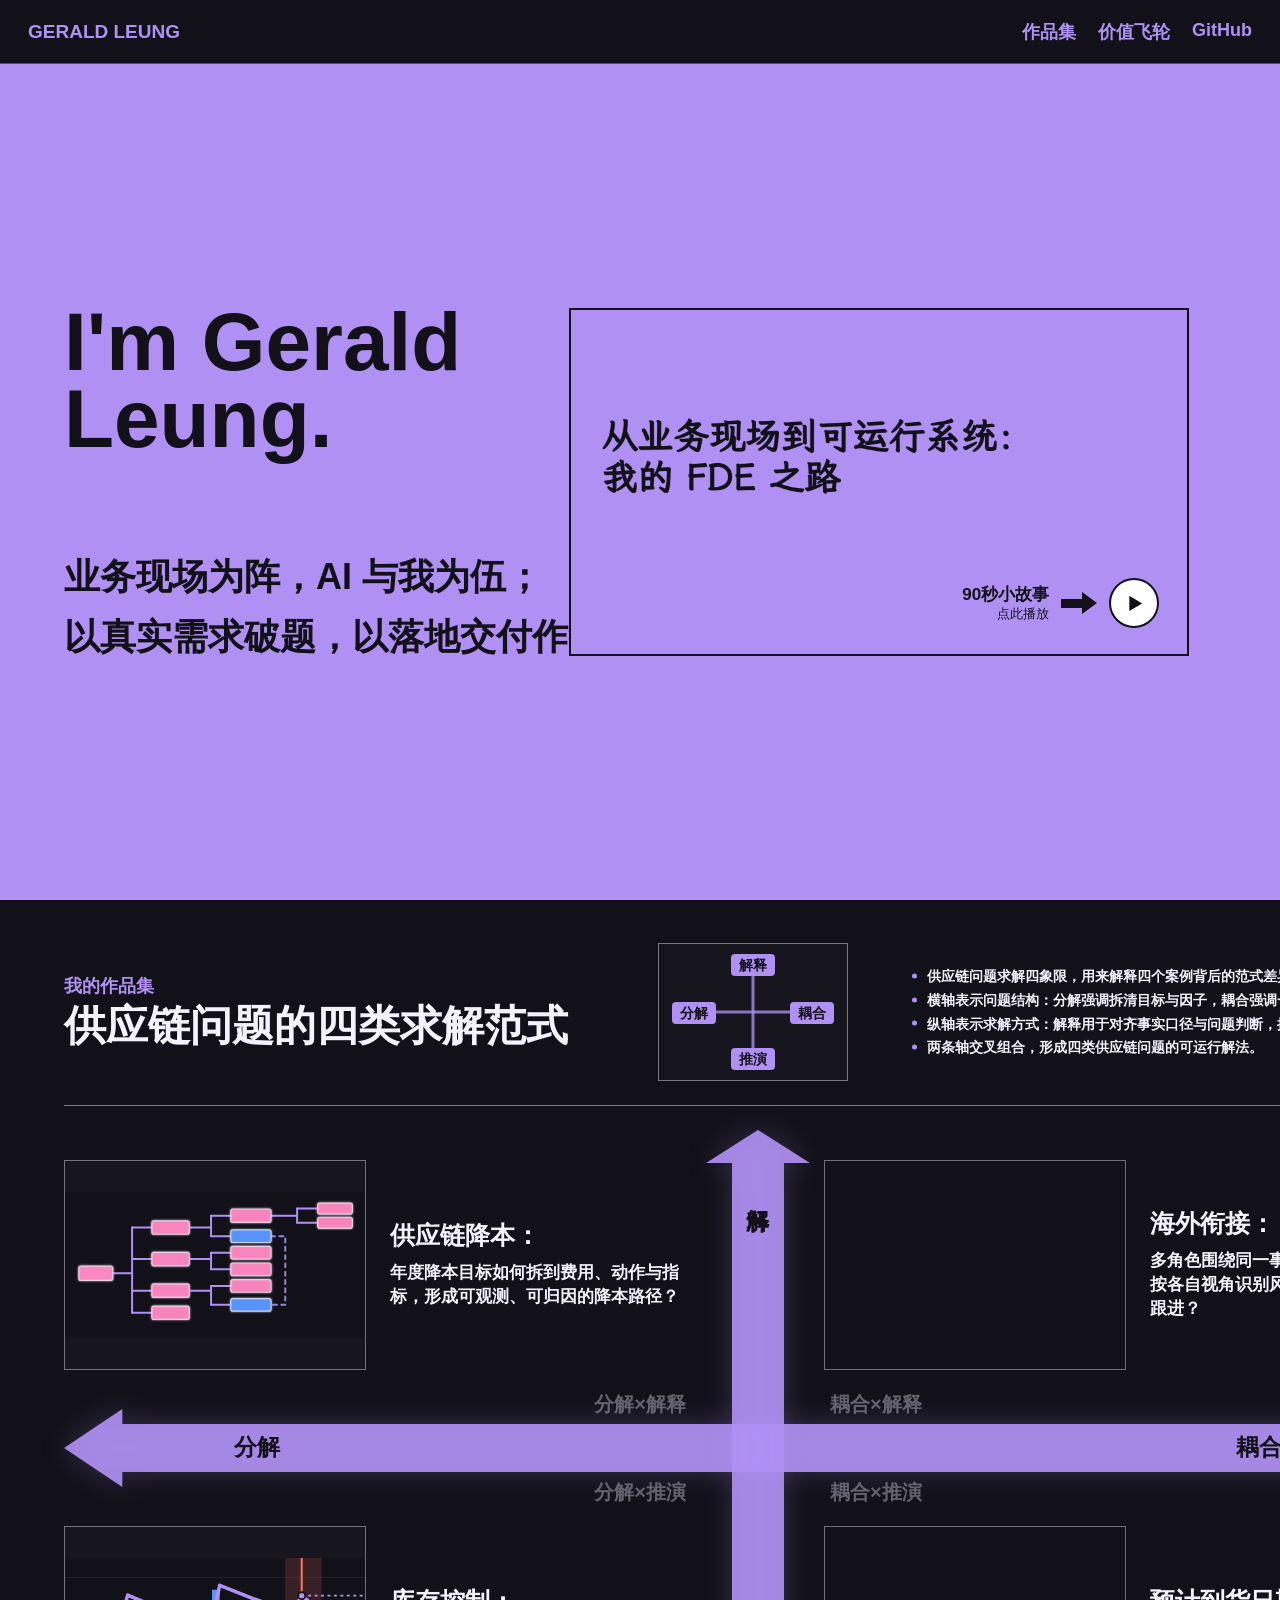
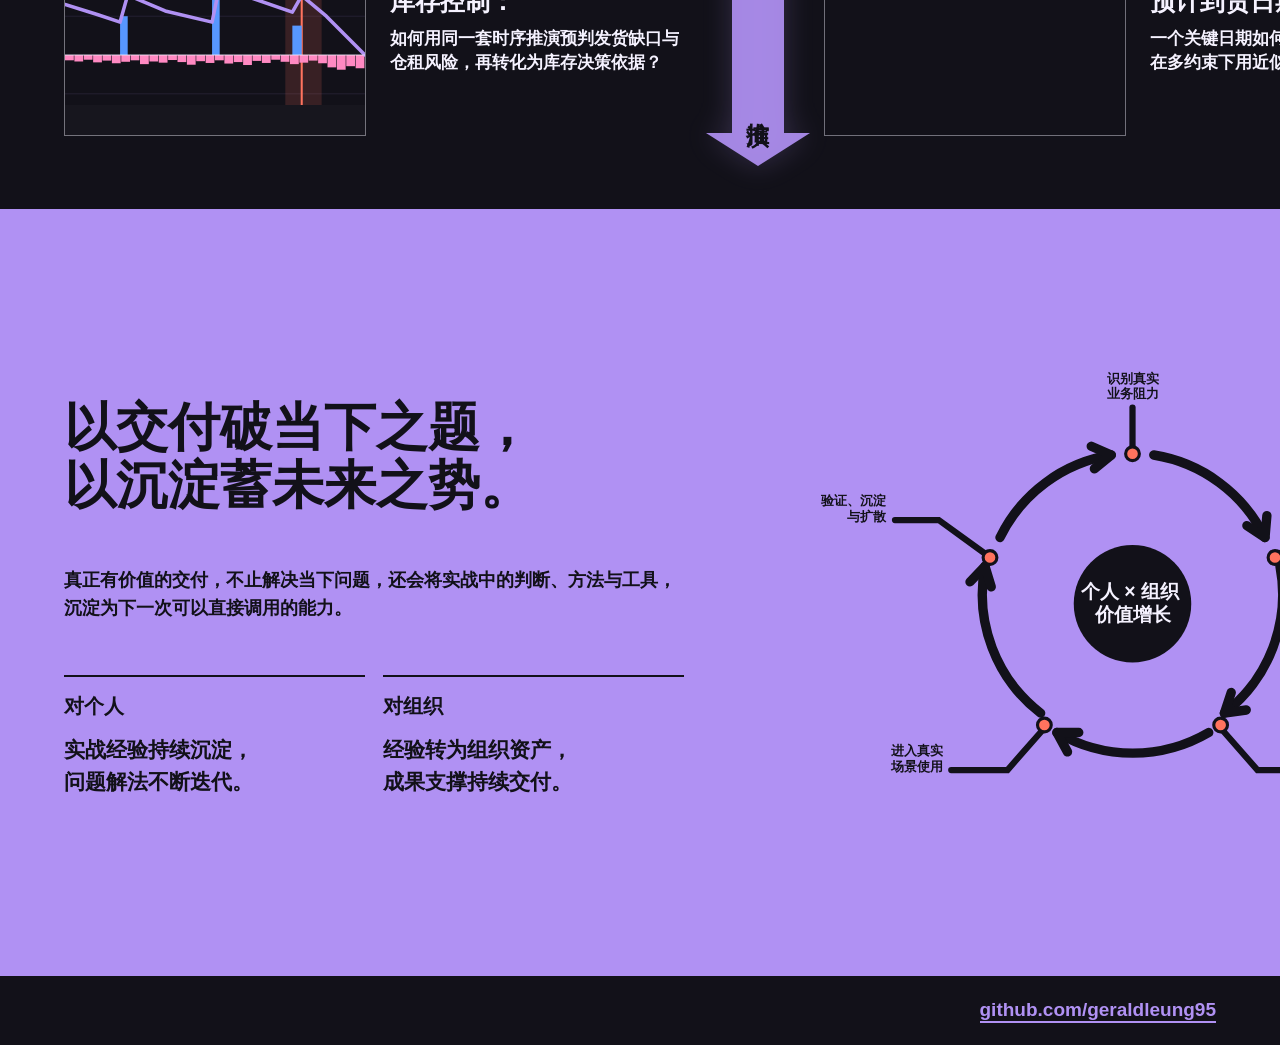
==== index.html @ 70cddaff "Add inventory control case pages" ====
<!doctype html>
<html lang="zh-CN">
  <head>
    <meta charset="utf-8" />
    <meta name="viewport" content="width=device-width, initial-scale=1" />
    <meta
      name="description"
      content="Gerald Leung - AI tools, workflow automation, and FDE practice."
    />
    <meta name="robots" content="noindex, nofollow" />
    <title>Gerald Leung</title>
    <style>
      :root {
        --lavender: rgb(176, 145, 243);
        --ink: #121119;
        --paper: #f5f2ff;
        --lime: #cef26a;
        --coral: #ff735e;
        --muted: #716d7b;
        --line: rgba(18, 17, 25, 0.18);
      }

      @font-face {
        font-family: "LXGW WenKai";
        src: url("assets/fonts/LXGWWenKai-Medium.ttf") format("truetype");
        font-weight: 400;
        font-style: normal;
        font-display: swap;
      }

      * {
        box-sizing: border-box;
      }

      html {
        scroll-behavior: smooth;
      }

      body {
        margin: 0;
        background: var(--paper);
        color: var(--ink);
        font-family: Inter, "Segoe UI", "LXGW WenKai", "Microsoft YaHei", sans-serif;
        font-synthesis: weight;
        font-weight: 800;
      }

      a {
        color: inherit;
        text-decoration: none;
      }

      .site-header {
        position: sticky;
        top: 0;
        z-index: 10;
        display: flex;
        align-items: center;
        justify-content: space-between;
        padding: 18px 28px;
        border-bottom: 1px solid rgba(176, 145, 243, 0.42);
        background: var(--ink);
        color: var(--lavender);
      }

      .wordmark {
        font-size: 19px;
        font-weight: 800;
        letter-spacing: 0;
        white-space: nowrap;
      }

      .site-nav {
        display: flex;
        gap: 22px;
        font-size: 18px;
        font-weight: 700;
      }

      .site-nav a {
        white-space: nowrap;
      }

      .site-nav a:hover {
        color: var(--coral);
      }

      .hero {
        min-height: 790px;
        padding: 8vh 5vw 5vw;
        background: var(--lavender);
      }

      .hero-copy {
        max-width: 980px;
      }

      .eyebrow,
      .project-kicker,
      .section-index {
        margin: 0 0 16px;
        font-size: 12px;
        font-weight: 800;
        letter-spacing: 0.08em;
        text-transform: uppercase;
      }

      h1,
      h2,
      h3,
      p {
        margin: 0;
      }

      h1 {
        max-width: 900px;
        font-size: clamp(52px, 8vw, 124px);
        font-weight: 800;
        letter-spacing: 0;
        line-height: 0.94;
      }

      .hero-role {
        max-width: 590px;
        margin-top: 56px;
        font-size: 21px;
        font-weight: 650;
        line-height: 1.45;
      }

      .hero-role-line {
        display: block;
      }

      .story-video {
        position: relative;
        aspect-ratio: 16 / 9;
        margin-top: 76px;
        border: 2px solid var(--ink);
        overflow: hidden;
        background: var(--lavender);
      }

      .story-video video {
        display: block;
        width: 100%;
        height: 100%;
        object-fit: cover;
        background: var(--lavender);
      }

      .story-video-trigger {
        position: absolute;
        right: 4.6%;
        bottom: 5.8%;
        z-index: 2;
        display: flex;
        align-items: center;
        gap: 12px;
        padding: 6px 0 6px 10px;
        border: 0;
        background: transparent;
        color: var(--ink);
        font-family: "LXGW WenKai", "Microsoft YaHei", sans-serif;
        cursor: pointer;
      }

      .story-video-trigger[hidden] {
        display: none;
      }

      .story-video-copy {
        display: grid;
        gap: 4px;
        text-align: right;
        white-space: nowrap;
      }

      .story-video-title {
        font-size: 17px;
        font-weight: 800;
        line-height: 1;
      }

      .story-video-action {
        font-size: 13px;
        font-weight: 400;
        line-height: 1;
      }

      .story-video-arrow {
        position: relative;
        width: 36px;
        height: 22px;
        animation: story-video-arrow-nudge 1.5s cubic-bezier(0.45, 0, 0.2, 1) infinite;
      }

      .story-video-arrow::before {
        content: "";
        position: absolute;
        top: 7px;
        left: 0;
        width: 21px;
        height: 9px;
        background: var(--ink);
      }

      .story-video-arrow::after {
        content: "";
        position: absolute;
        top: 0;
        right: 0;
        width: 0;
        height: 0;
        border-top: 11px solid transparent;
        border-bottom: 11px solid transparent;
        border-left: 15px solid var(--ink);
      }

      .story-video-circle {
        position: relative;
        width: 50px;
        height: 50px;
        flex: 0 0 50px;
        border: 2px solid var(--ink);
        border-radius: 50%;
        background: #fff;
      }

      .story-video-circle::after {
        content: "";
        position: absolute;
        top: 50%;
        left: 53%;
        width: 29%;
        height: 34%;
        transform: translate(-50%, -50%);
        background: var(--ink);
        clip-path: polygon(0 0, 100% 50%, 0 100%);
      }

      .story-video-trigger:focus-visible {
        outline: 3px solid var(--ink);
        outline-offset: 5px;
      }

      @keyframes story-video-arrow-nudge {
        0%,
        100% {
          transform: translateX(0);
        }

        45%,
        60% {
          transform: translateX(6px);
        }
      }

      @media (prefers-reduced-motion: reduce) {
        .story-video-arrow {
          animation: none;
        }
      }

      .work,
      .flywheel {
        padding: 64px 5vw;
      }

      .work {
        background: var(--ink);
        color: var(--paper);
      }

      .section-heading {
        max-width: 770px;
        margin-bottom: 32px;
      }

      .section-heading h2 {
        font-size: clamp(34px, 5vw, 64px);
        letter-spacing: 0;
        line-height: 1;
      }

      .portfolio-grid {
        display: grid;
        grid-template-columns: repeat(2, minmax(0, 1fr));
        gap: clamp(18px, 2.2vw, 30px);
        align-items: stretch;
      }

      .portfolio-card {
        display: grid;
        grid-template-columns: minmax(190px, 0.92fr) minmax(0, 1.08fr);
        gap: clamp(20px, 2.2vw, 34px);
        align-items: center;
        min-height: 266px;
        padding: 22px 0;
        border-top: 2px solid rgba(245, 242, 255, 0.58);
        border-bottom: 2px solid rgba(245, 242, 255, 0.58);
      }

      .portfolio-card h3 {
        margin-bottom: 14px;
        font-size: clamp(28px, 2.05vw, 39px);
        line-height: 1.05;
      }

      .portfolio-card p {
        max-width: 440px;
        color: var(--paper);
        font-size: 16.5px;
        font-weight: 650;
        line-height: 1.5;
      }

      .portfolio-figure {
        display: grid;
        place-items: center;
        min-height: 190px;
        border: 1px solid rgba(245, 242, 255, 0.42);
        background: rgba(245, 242, 255, 0.02);
      }

      .portfolio-figure.empty {
        background: transparent;
      }

      .portfolio-figure svg {
        display: block;
        width: min(82%, 250px);
        height: auto;
        overflow: visible;
      }

      .portfolio-figure img {
        display: block;
        width: 100%;
        height: 100%;
        max-height: 190px;
        object-fit: contain;
      }

      .portfolio-figure .line {
        fill: none;
        stroke: var(--lavender);
        stroke-width: 8;
        stroke-linecap: round;
        stroke-linejoin: round;
      }

      .portfolio-figure .thin {
        fill: none;
        stroke: rgba(245, 242, 255, 0.52);
        stroke-width: 3;
      }

      .portfolio-figure .block {
        fill: var(--coral);
        stroke: var(--paper);
        stroke-width: 3;
      }

      .portfolio-figure .dot {
        fill: var(--lime);
        stroke: var(--ink);
        stroke-width: 3;
      }

      .portfolio-card-action {
        display: inline-flex;
        align-items: center;
        margin-top: 18px;
        border-bottom: 2px solid var(--lavender);
        color: var(--lavender);
        font-size: 13px;
        font-weight: 800;
      }

      .project-facts {
        display: flex;
        flex-wrap: wrap;
        gap: 8px;
        margin-bottom: 32px;
      }

      .project-facts span {
        padding: 8px 10px;
        border: 1px solid var(--ink);
        font-size: 12px;
        font-weight: 800;
      }

      .project-actions {
        display: flex;
        flex-wrap: wrap;
        gap: 14px;
      }

      .button-link {
        display: inline-flex;
        min-height: 58px;
        align-items: center;
        padding: 0 24px;
        border: 2px solid var(--paper);
        color: var(--ink);
        font-size: 19px;
        font-weight: 800;
      }

      .button-link.primary {
        background: var(--lavender);
      }

      .button-link:hover {
        background: var(--coral);
      }

      .project-preview {
        display: block;
        overflow: hidden;
        border: 1px solid rgba(245, 242, 255, 0.4);
        background: var(--ink);
      }

      .project-preview img {
        display: block;
        width: 100%;
        aspect-ratio: 2.048 / 1;
        object-fit: contain;
        object-position: center;
        transition: transform 220ms ease;
      }

      .project-preview:hover img {
        transform: scale(1.025);
      }

      .project-preview figcaption {
        padding: 12px 14px;
        color: var(--paper);
        font-size: 12px;
        font-weight: 700;
      }

      .flywheel {
        background: var(--lavender);
        color: var(--ink);
      }

      .flywheel-stage {
        display: grid;
        grid-template-columns: minmax(320px, 0.76fr) minmax(0, 1.24fr);
        gap: clamp(48px, 6vw, 110px);
        align-items: center;
      }

      .flywheel-copy {
        display: grid;
        gap: 34px;
        max-width: 470px;
      }

      .flywheel-note {
        max-width: 470px;
        color: var(--ink);
        font-size: 19px;
        line-height: 1.55;
      }

      .flywheel-graphic {
        display: block;
        width: min(100%, 760px);
        margin: -52px auto;
        overflow: visible;
      }

      .flywheel-graphic .arc {
        fill: none;
        stroke: var(--ink);
        stroke-width: 15;
        stroke-linecap: round;
      }

      .flywheel-graphic .leader {
        fill: none;
        stroke: var(--ink);
        stroke-width: 10;
        stroke-linecap: round;
      }

      .flywheel-graphic .arrow {
        fill: none;
        stroke: var(--ink);
        stroke-width: 15;
        stroke-linecap: round;
        stroke-linejoin: round;
      }

      .flywheel-graphic .node {
        fill: var(--coral);
        stroke: var(--ink);
        stroke-width: 5;
      }

      .flywheel-graphic .label,
      .flywheel-graphic .center-text {
        font-family: "LXGW WenKai", "Microsoft YaHei", sans-serif;
        font-synthesis: weight;
        font-weight: 800;
      }

      .flywheel-graphic .label {
        fill: var(--ink);
        font-size: 20px;
      }

      .flywheel-graphic .center-text {
        fill: var(--paper);
        font-size: 31px;
      }

      .flywheel-outcomes {
        display: grid;
        grid-template-columns: 1fr 1fr;
        gap: 18px;
        margin: 0;
      }

      .outcome {
        padding: 16px 0 0;
        border-top: 2px solid var(--ink);
      }

      .outcome h3 {
        margin-bottom: 8px;
        color: var(--ink);
        font-size: 20px;
      }

      .outcome p {
        color: var(--ink);
        font-size: 21px;
        line-height: 1.5;
      }

      .site-footer {
        display: flex;
        align-items: center;
        justify-content: flex-end;
        gap: 24px;
        padding: 24px 5vw;
        background: var(--ink);
        color: var(--lavender);
        font-size: 19px;
        font-weight: 800;
      }

      .site-footer a {
        border-bottom: 2px solid var(--lavender);
      }

      @media (max-width: 780px) {
        .site-header,
        .site-footer {
          padding-right: 20px;
          padding-left: 20px;
        }

        .site-nav {
          gap: 10px;
          font-size: 13px;
        }

        #work,
        #flywheel {
          scroll-margin-top: 64px;
        }

        .hero,
        .work,
        .flywheel {
          padding: 72px 20px;
        }

        .hero {
          min-height: 660px;
        }

        .hero-role {
          display: grid;
          gap: 8px;
          margin-top: 72px;
        }

        .story-video {
          margin-top: 52px;
        }

        .story-video-trigger {
          right: 2.2%;
          bottom: 3.6%;
          gap: 7px;
          padding-left: 4px;
        }

        .story-video-copy {
          gap: 3px;
        }

        .story-video-title {
          font-size: 12px;
        }

        .story-video-action {
          font-size: 10px;
        }

        .story-video-arrow {
          width: 30px;
          height: 18px;
        }

        .story-video-arrow::before {
          top: 5px;
          width: 18px;
          height: 8px;
        }

        .story-video-arrow::after {
          border-top-width: 9px;
          border-bottom-width: 9px;
          border-left-width: 12px;
        }

        .story-video-circle {
          width: 44px;
          height: 44px;
          flex-basis: 44px;
        }

        .portfolio-grid,
        .flywheel-stage {
          grid-template-columns: 1fr;
        }

        .portfolio-card {
          grid-template-columns: 1fr;
          gap: 20px;
          min-height: 0;
          padding: 28px 0;
        }

        .portfolio-figure {
          min-height: 164px;
          order: -1;
        }

        .flywheel-copy {
          gap: 42px;
          max-width: none;
        }

        .outcome h3 {
          margin-bottom: 12px;
        }

        .flywheel-graphic {
          margin: 0 auto;
          width: min(100%, 640px);
        }

        .flywheel-outcomes {
          grid-template-columns: 1fr;
        }
      }

      @media (min-width: 781px) {
        :root { --page-header: 64px; --page-footer: 69px; }

        .site-header {
          min-height: var(--page-header);
          padding: 16px 28px;
        }

        #work,
        #flywheel { scroll-margin-top: var(--page-header); }

        .hero,
        .work {
          min-height: calc(100vh - var(--page-header));
          padding: 6vh 5vw;
        }

        .hero {
          display: grid;
          grid-template-columns: minmax(0, 0.94fr) minmax(620px, 1.06fr);
          align-items: center;
          gap: clamp(56px, 7vw, 132px);
        }

        .hero-copy { max-width: 720px; }

        h1 {
          max-width: 720px;
          font-size: clamp(72px, 6.4vw, 112px);
        }

        .hero-role {
          max-width: 610px;
          margin-top: 56px;
        }

        .story-video {
          width: 100%;
          min-height: 0;
          aspect-ratio: 16 / 9;
          margin-top: 0;
        }

        .work {
          display: grid;
          grid-template-rows: auto 1fr;
          align-content: center;
          gap: 42px;
        }

        .work .section-heading {
          max-width: none;
          margin: 0;
        }

        .work .section-heading h2 {
          font-size: clamp(42px, 3.6vw, 68px);
          line-height: 1.05;
          white-space: nowrap;
        }

        .portfolio-grid {
          grid-template-columns: repeat(2, minmax(0, 1fr));
          gap: clamp(18px, 2vw, 30px);
          align-items: stretch;
        }

        .portfolio-card {
          display: grid;
          align-content: stretch;
        }

        .flywheel {
          min-height: calc(100vh - var(--page-header) - var(--page-footer));
          padding: 5vh 5vw 4vh;
        }

        .flywheel .section-heading {
          max-width: 840px;
          margin-bottom: 18px;
        }

        .flywheel .section-heading h2 {
          font-size: clamp(46px, 4.1vw, 72px);
          line-height: 1.02;
        }

        .flywheel-stage {
          grid-template-columns: minmax(330px, 0.72fr) minmax(600px, 1.28fr);
          gap: clamp(36px, 5vw, 94px);
          min-height: calc(100vh - var(--page-header) - var(--page-footer) - 9vh);
        }

        .flywheel-copy { gap: 52px; }
        .flywheel-note { font-size: 18px; }

        .flywheel-copy .section-heading {
          margin-bottom: 0;
        }

        .flywheel-copy .section-heading h2 {
          line-height: 1.12;
        }

        .outcome h3 {
          margin-bottom: 14px;
        }

        .flywheel-graphic {
          width: min(100%, 700px);
          margin: 0 auto;
        }

        .site-footer {
          min-height: var(--page-footer);
          padding: 18px 5vw;
        }
      }

      @media (min-width: 1280px) {
        .hero-role {
          display: grid;
          gap: 12px;
          max-width: 660px;
          margin-top: 96px;
          font-size: 36px;
          line-height: 1.34;
          white-space: nowrap;
        }

        .flywheel-stage {
          grid-template-columns: minmax(620px, 0.82fr) minmax(600px, 1.18fr);
        }

        .flywheel-copy,
        .flywheel-note {
          max-width: 660px;
        }

        .flywheel-graphic {
          transform: translateX(72px);
        }
      }

      .work-intro {
        display: grid;
        gap: 28px;
        align-items: center;
      }

      .section-heading .kicker {
        display: block;
        margin-bottom: 12px;
        color: var(--lavender);
        font-size: 20px;
        line-height: 1;
      }

      .framework-panel {
        display: grid;
        gap: 20px;
        align-items: center;
      }

      .mini-matrix {
        position: relative;
        width: 190px;
        height: 138px;
        border: 1px solid rgba(245, 242, 255, 0.44);
        background: rgba(245, 242, 255, 0.018);
      }

      .mini-matrix::before,
      .mini-matrix::after {
        content: "";
        position: absolute;
        background: rgba(176, 145, 243, 0.76);
      }

      .mini-matrix::before {
        left: 50%;
        top: 14px;
        bottom: 14px;
        width: 3px;
        transform: translateX(-50%);
      }

      .mini-matrix::after {
        left: 14px;
        right: 14px;
        top: 50%;
        height: 3px;
        transform: translateY(-50%);
      }

      .axis-chip {
        position: absolute;
        z-index: 1;
        display: grid;
        place-items: center;
        min-width: 42px;
        height: 22px;
        padding: 0 8px;
        border-radius: 4px;
        background: var(--lavender);
        color: var(--ink);
        font-size: 14px;
        line-height: 1;
      }

      .axis-chip.left { left: 13px; top: 58px; }
      .axis-chip.right { right: 13px; top: 58px; }
      .axis-chip.top { left: 50%; top: 10px; transform: translateX(-50%); }
      .axis-chip.bottom { left: 50%; bottom: 10px; transform: translateX(-50%); }

      .framework-notes {
        display: grid;
        gap: 9px;
        margin: 0;
        padding: 0;
        list-style: none;
        color: var(--paper);
        font-size: 17px;
        line-height: 1.48;
      }

      .framework-notes li {
        position: relative;
        padding-left: 18px;
      }

      .framework-notes li::before {
        content: "";
        position: absolute;
        left: 0;
        top: 0.62em;
        width: 7px;
        height: 7px;
        border-radius: 50%;
        background: var(--lavender);
        transform: translateY(-50%);
      }

      .portfolio-axis-stage {
        position: relative;
      }

      .portfolio-figure {
        overflow: hidden;
        transition:
          border-color 180ms ease,
          background 180ms ease;
      }

      .portfolio-figure img {
        transition:
          filter 180ms ease,
          transform 180ms ease;
      }

      a.portfolio-figure:hover,
      a.portfolio-figure:focus-visible {
        border-color: rgba(176, 145, 243, 0.92);
        background: rgba(176, 145, 243, 0.08);
        outline: none;
      }

      a.portfolio-figure:hover img,
      a.portfolio-figure:focus-visible img {
        filter: brightness(1.12);
        transform: scale(1.015);
      }

      .portfolio-figure.empty {
        pointer-events: none;
      }

      .axis-horizontal,
      .axis-vertical,
      .quadrant-tag {
        display: none;
      }

      @media (max-width: 780px) {
        .work-intro {
          grid-template-columns: 1fr;
        }

        .framework-panel {
          grid-template-columns: 1fr;
        }

        .mini-matrix {
          width: min(100%, 260px);
        }

        .framework-notes {
          font-size: 14px;
          line-height: 1.45;
        }

        .work .section-heading h2 {
          white-space: normal;
        }

        .portfolio-axis-stage {
          display: block;
        }

        .portfolio-grid {
          display: grid;
          grid-template-columns: 1fr;
          gap: 18px;
        }
      }

      @media (min-width: 781px) {
        .work {
          gap: 22px;
        }

        .work-intro {
          grid-template-columns: minmax(560px, 0.42fr) minmax(900px, 0.58fr);
          gap: 34px;
        }

        .work .section-heading h2 {
          font-size: clamp(46px, 3vw, 58px);
          line-height: 1.04;
          white-space: nowrap;
        }

        .framework-panel {
          grid-template-columns: 216px minmax(0, 1fr);
          gap: 64px;
          min-height: 138px;
        }

        .mini-matrix {
          justify-self: end;
        }

        .framework-notes li {
          white-space: nowrap;
        }

        .portfolio-axis-stage {
          display: grid;
          grid-template-columns: minmax(0, 1fr) 132px minmax(0, 1fr);
          grid-template-rows: minmax(0, 1fr) 96px minmax(0, 1fr);
          min-height: 0;
        }

        .portfolio-grid {
          display: contents;
        }

        .portfolio-card {
          grid-template-columns: minmax(260px, 1fr) minmax(0, 1fr);
          gap: clamp(18px, 1.8vw, 30px);
          min-height: 270px;
          padding: 15px 0;
          border-top: 0;
          border-bottom: 0;
          background: var(--ink);
        }

        .portfolio-card:nth-child(1) { grid-column: 1; grid-row: 1; }
        .portfolio-card:nth-child(2) { grid-column: 3; grid-row: 1; }
        .portfolio-card:nth-child(3) { grid-column: 1; grid-row: 3; }
        .portfolio-card:nth-child(4) { grid-column: 3; grid-row: 3; }

        .portfolio-figure {
          min-height: 210px;
        }

        .portfolio-figure img {
          max-height: 226px;
        }

        .portfolio-figure .supply-cost-art {
          width: 100%;
          max-width: none;
        }

        .portfolio-card h3 {
          margin-bottom: 12px;
          font-size: clamp(25px, 1.7vw, 33px);
          line-height: 1.08;
        }

        .portfolio-card p {
          max-width: 450px;
          font-size: 17px;
          line-height: 1.42;
        }

        .axis-horizontal,
        .axis-vertical {
          position: relative;
          z-index: 2;
          display: block;
          color: rgba(176, 145, 243, 0.92);
          pointer-events: none;
        }

        .axis-horizontal {
          grid-column: 1 / 4;
          grid-row: 2;
          align-self: center;
          height: 96px;
        }

        .axis-vertical {
          grid-column: 2;
          grid-row: 1 / 4;
          justify-self: center;
          width: 132px;
        }

        .axis-horizontal svg,
        .axis-vertical svg {
          position: absolute;
          inset: 0;
          display: block;
          width: 100%;
          height: 100%;
          filter: drop-shadow(0 0 14px rgba(176, 145, 243, 0.24));
        }

        .axis-shape {
          fill: currentColor;
        }

        .axis-label {
          position: absolute;
          z-index: 3;
          display: grid;
          place-items: center;
          color: var(--ink);
          font-size: 23px;
          line-height: 1;
          letter-spacing: 0;
          white-space: nowrap;
        }

        .axis-label.x-left {
          left: calc(14% - 24px);
          top: 36px;
        }

        .axis-label.x-right {
          right: calc(14% - 24px);
          top: 36px;
        }

        .axis-label.y-top {
          top: calc(14% - 28px);
          left: 54px;
          writing-mode: vertical-rl;
        }

        .axis-label.y-bottom {
          bottom: calc(14% - 28px);
          left: 54px;
          writing-mode: vertical-rl;
        }

        .quadrant-tag {
          position: absolute;
          z-index: 1;
          display: block;
          color: rgba(245, 242, 255, 0.36);
          font-size: 20px;
          line-height: 1;
          letter-spacing: 0;
          white-space: nowrap;
          pointer-events: none;
        }

        .quadrant-tag.tl {
          right: calc(50% + 72px);
          top: calc(50% - 54px);
        }

        .quadrant-tag.tr {
          left: calc(50% + 72px);
          top: calc(50% - 54px);
        }

        .quadrant-tag.bl {
          right: calc(50% + 72px);
          bottom: calc(50% - 54px);
        }

        .quadrant-tag.br {
          left: calc(50% + 72px);
          bottom: calc(50% - 54px);
        }
      }

      .work-divider {
        display: block;
        height: 1px;
        background: rgba(176, 145, 243, 0.72);
      }

      @media (min-width: 781px) {
        .work {
          grid-template-rows: auto auto minmax(0, 1fr);
          gap: 24px;
          padding-top: 4.8vh;
          padding-bottom: 4.8vh;
        }

        .work-intro {
          grid-template-columns: minmax(540px, 0.44fr) minmax(820px, 0.56fr);
          gap: 28px;
          align-items: center;
        }

        .work .section-heading h2 {
          font-size: clamp(42px, 2.8vw, 54px);
        }

        .section-heading .kicker {
          margin-bottom: 9px;
          font-size: 18px;
        }

        .framework-panel {
          grid-template-columns: 216px minmax(0, 1fr);
          gap: 64px;
          min-height: 138px;
        }

        .mini-matrix {
          width: 190px;
          height: 138px;
        }

        .mini-matrix::before {
          top: 14px;
          bottom: 14px;
          width: 3px;
        }

        .mini-matrix::after {
          left: 14px;
          right: 14px;
          height: 3px;
        }

        .axis-chip {
          min-width: 42px;
          height: 22px;
          padding: 0 8px;
          font-size: 14px;
        }

        .axis-chip.left,
        .axis-chip.right {
          top: 58px;
        }

        .axis-chip.left {
          left: 13px;
        }

        .axis-chip.right {
          right: 13px;
        }

        .axis-chip.top {
          top: 10px;
        }

        .axis-chip.bottom {
          bottom: 10px;
        }

        .framework-notes {
          gap: 5px;
          font-size: 14px;
          line-height: 1.34;
        }

        .framework-notes li {
          padding-left: 15px;
        }

        .framework-notes li::before {
          width: 5px;
          height: 5px;
        }
      }
    </style>
  </head>
  <body>
    <header class="site-header">
      <a class="wordmark" href="#top">GERALD LEUNG</a>
      <nav class="site-nav" aria-label="页面导航">
        <a href="#work">作品集</a>
        <a href="#flywheel">价值飞轮</a>
        <a href="https://github.com/geraldleung95" target="_blank" rel="noreferrer">GitHub</a>
      </nav>
    </header>

    <main id="top">
      <section class="hero" aria-labelledby="hero-title">
        <div class="hero-copy">
          <h1 id="hero-title">I'm Gerald Leung.</h1>
          <p class="hero-role"><span class="hero-role-line">业务现场为阵，AI 与我为伍；</span><span class="hero-role-line">以真实需求破题，以落地交付作答。</span></p>
        </div>
        <section class="story-video" aria-label="90 秒个人故事动画短片">
          <video
            id="personal-story-video"
            preload="metadata"
            playsinline
            poster="assets/personal-story-90s-poster.png?v=20260803"
          >
            <source src="assets/personal-story-90s-v3.mp4?v=20260803" type="video/mp4" />
            您的浏览器不支持视频播放。
          </video>
          <button class="story-video-trigger" type="button" aria-label="播放90秒个人故事">
            <span class="story-video-copy" aria-hidden="true">
              <span class="story-video-title">90秒小故事</span>
              <span class="story-video-action">点此播放</span>
            </span>
            <span class="story-video-arrow" aria-hidden="true"></span>
            <span class="story-video-circle" aria-hidden="true"></span>
          </button>
        </section>
      </section>

      <section class="work" id="work" aria-labelledby="work-title">
        <div class="work-intro">
          <div class="section-heading">
            <span class="kicker">我的作品集</span>
            <h2 id="work-title">供应链问题的四类求解范式</h2>
          </div>
          <div class="framework-panel" aria-label="供应链问题求解四象限模型">
            <div class="mini-matrix" aria-hidden="true">
              <span class="axis-chip left">分解</span>
              <span class="axis-chip right">耦合</span>
              <span class="axis-chip top">解释</span>
              <span class="axis-chip bottom">推演</span>
            </div>
            <ul class="framework-notes">
              <li>供应链问题求解四象限，用来解释四个案例背后的范式差异。</li>
              <li>横轴表示问题结构：分解强调拆清目标与因子，耦合强调一个变量牵动多方结果。</li>
              <li>纵轴表示求解方式：解释用于对齐事实口径与问题判断，推演用于预判未来并辅助决策。</li>
              <li>两条轴交叉组合，形成四类供应链问题的可运行解法。</li>
            </ul>
          </div>
        </div>

        <div class="work-divider" aria-hidden="true"></div>

        <div class="portfolio-axis-stage">
          <span class="quadrant-tag tl">分解×解释</span>
          <span class="quadrant-tag tr">耦合×解释</span>
          <span class="quadrant-tag bl">分解×推演</span>
          <span class="quadrant-tag br">耦合×推演</span>

          <div class="axis-horizontal" aria-hidden="true">
            <svg viewBox="0 0 1000 96" preserveAspectRatio="none">
              <polygon class="axis-shape" points="0,48 42,9 42,24 958,24 958,9 1000,48 958,87 958,72 42,72 42,87" />
            </svg>
            <span class="axis-label x-left">分解</span>
            <span class="axis-label x-right">耦合</span>
          </div>
          <div class="axis-vertical" aria-hidden="true">
            <svg viewBox="0 0 132 1000" preserveAspectRatio="none">
              <polygon class="axis-shape" points="66,0 118,52 92,52 92,948 118,948 66,1000 14,948 40,948 40,52 14,52" />
            </svg>
            <span class="axis-label y-top">解释</span>
            <span class="axis-label y-bottom">推演</span>
          </div>

          <div class="portfolio-grid">
            <article class="portfolio-card">
              <a class="portfolio-figure" href="demos/supply-cost/" target="_blank" rel="noreferrer">
                <img class="supply-cost-art" src="assets/supply-cost-breakdown.svg?v=20260805" alt="供应链降本逻辑拆解图" />
              </a>
              <div class="portfolio-copy">
                <h3>供应链降本：</h3>
                <p>年度降本目标如何拆到费用、动作与指标，形成可观测、可归因的降本路径？</p>
              </div>
            </article>

            <article class="portfolio-card">
              <div class="portfolio-figure empty" aria-hidden="true"></div>
              <div class="portfolio-copy">
                <h3>海外衔接：</h3>
                <p>多角色围绕同一事实底表推进时，如何按各自视角识别风险、判断责任并协同跟进？</p>
              </div>
            </article>

            <article class="portfolio-card">
              <a class="portfolio-figure" href="demos/inventory-control/index.html" target="_blank" rel="noreferrer">
                <img src="assets/supply-planning-abstract.svg?v=20260803" alt="库存控制专项解决方案图" />
              </a>
              <div class="portfolio-copy">
                <h3>库存控制：</h3>
                <p>如何用同一套时序推演预判发货缺口与仓租风险，再转化为库存决策依据？</p>
              </div>
            </article>

            <article class="portfolio-card">
              <div class="portfolio-figure empty" aria-hidden="true"></div>
              <div class="portfolio-copy">
                <h3>预计到货日期：</h3>
                <p>一个关键日期如何牵动成本与履约，并在多约束下用近似优化逼近更优解？</p>
              </div>
            </article>
          </div>
        </div>
      </section>

      <section class="flywheel" id="flywheel" aria-labelledby="flywheel-title">
        <div class="flywheel-stage">
          <div class="flywheel-copy">
            <div class="section-heading">
              <h2 id="flywheel-title">以交付破当下之题，<br />以沉淀蓄未来之势。</h2>
            </div>
            <p class="flywheel-note">真正有价值的交付，不止解决当下问题，还会将实战中的判断、方法与工具，沉淀为下一次可以直接调用的能力。</p>
            <div class="flywheel-outcomes">
              <article class="outcome">
                <h3>对个人</h3>
                <p>实战经验持续沉淀，<br />问题解法不断迭代。</p>
              </article>
              <article class="outcome">
                <h3>对组织</h3>
                <p>经验转为组织资产，<br />成果支撑持续交付。</p>
              </article>
            </div>
          </div>

          <svg class="flywheel-graphic" viewBox="0 0 960 760" role="img" aria-labelledby="flywheel-svg-title flywheel-svg-description">
            <title id="flywheel-svg-title">个人与组织价值增长飞轮</title>
            <desc id="flywheel-svg-description">从识别真实业务阻力开始，依次定义决策与约束、构建工具和工作流、进入真实场景使用、验证沉淀与扩散，形成顺时针循环。</desc>
            <path class="arc" d="M 534 152 A 240 240 0 0 1 712 284" />
            <path class="arc" d="M 736 330 A 240 240 0 0 1 647 565" />
            <path class="arc" d="M 622 596 A 240 240 0 0 1 379 596" />
            <path class="arc" d="M 353 565 A 240 240 0 0 1 264 330" />
            <path class="arc" d="M 288 284 A 240 240 0 0 1 466 152" />
            <path class="arrow" d="M 683 265 L 712 284 L 715 249" />
            <path class="arrow" d="M 658 532 L 647 565 L 682 560" />
            <path class="arrow" d="M 414 596 L 379 596 L 396 627" />
            <path class="arrow" d="M 274 363 L 264 330 L 240 355" />
            <path class="arrow" d="M 439 174 L 466 152 L 434 138" />

            <path class="leader" d="M 500 140 L 500 76" />
            <path class="leader" d="M 737 309 L 810 256 L 848 256" />
            <path class="leader" d="M 642 590 L 700 656 L 750 656" />
            <path class="leader" d="M 263 309 L 190 256 L 120 256" />
            <path class="leader" d="M 358 590 L 300 656 L 210 656" />

            <circle class="node" cx="500" cy="150" r="11" />
            <circle class="node" cx="728" cy="316" r="11" />
            <circle class="node" cx="641" cy="584" r="11" />
            <circle class="node" cx="359" cy="584" r="11" />
            <circle class="node" cx="272" cy="316" r="11" />

            <circle cx="500" cy="390" r="94" fill="#121119" />
            <text class="center-text" x="500" y="380" text-anchor="middle">
              <tspan x="500" dy="0">个人 × 组织</tspan>
              <tspan x="500" dy="38">价值增长</tspan>
            </text>

            <text class="label" x="500" y="36" text-anchor="middle"><tspan x="500" dy="0">识别真实</tspan><tspan x="500" dy="25">业务阻力</tspan></text>
            <text class="label" x="862" y="231" text-anchor="start"><tspan x="862" dy="0">定义决策</tspan><tspan x="862" dy="25">与约束</tspan></text>
            <text class="label" x="764" y="632" text-anchor="start"><tspan x="764" dy="0">构建工具</tspan><tspan x="764" dy="25">和工作流</tspan></text>
            <text class="label" x="106" y="232" text-anchor="end"><tspan x="106" dy="0">验证、沉淀</tspan><tspan x="106" dy="25">与扩散</tspan></text>
            <text class="label" x="196" y="632" text-anchor="end"><tspan x="196" dy="0">进入真实</tspan><tspan x="196" dy="25">场景使用</tspan></text>
          </svg>
        </div>
      </section>
    </main>

    <footer class="site-footer">
      <a href="https://github.com/geraldleung95" target="_blank" rel="noreferrer">github.com/geraldleung95</a>
    </footer>
    <script>
      const personalStoryVideo = document.querySelector("#personal-story-video");
      const personalStoryPlay = document.querySelector(".story-video-trigger");

      personalStoryPlay.addEventListener("click", async () => {
        personalStoryVideo.controls = true;
        personalStoryPlay.hidden = true;

        try {
          await personalStoryVideo.play();
        } catch {
          personalStoryVideo.controls = false;
          personalStoryPlay.hidden = false;
        }
      });

      personalStoryVideo.addEventListener("ended", () => {
        personalStoryVideo.controls = false;
        personalStoryVideo.load();
        personalStoryPlay.hidden = false;
      });
    </script>
  </body>
</html>
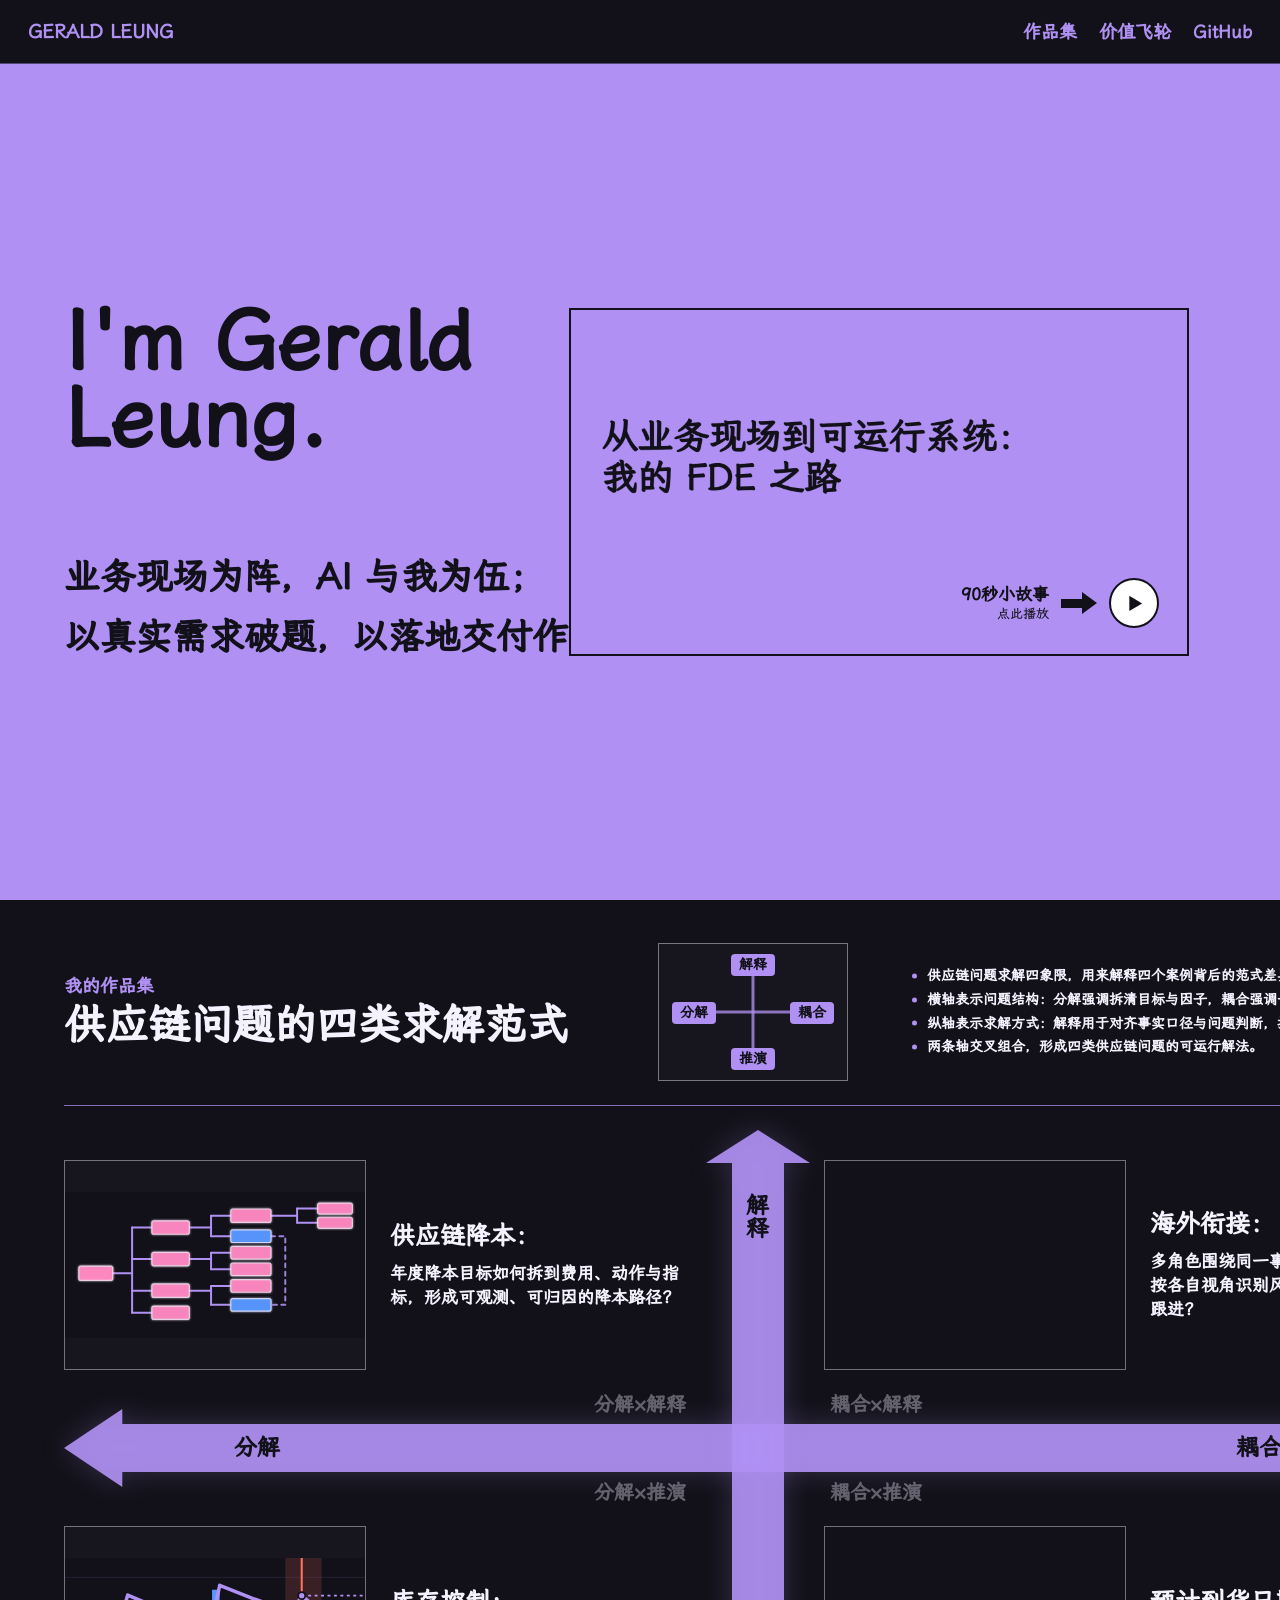
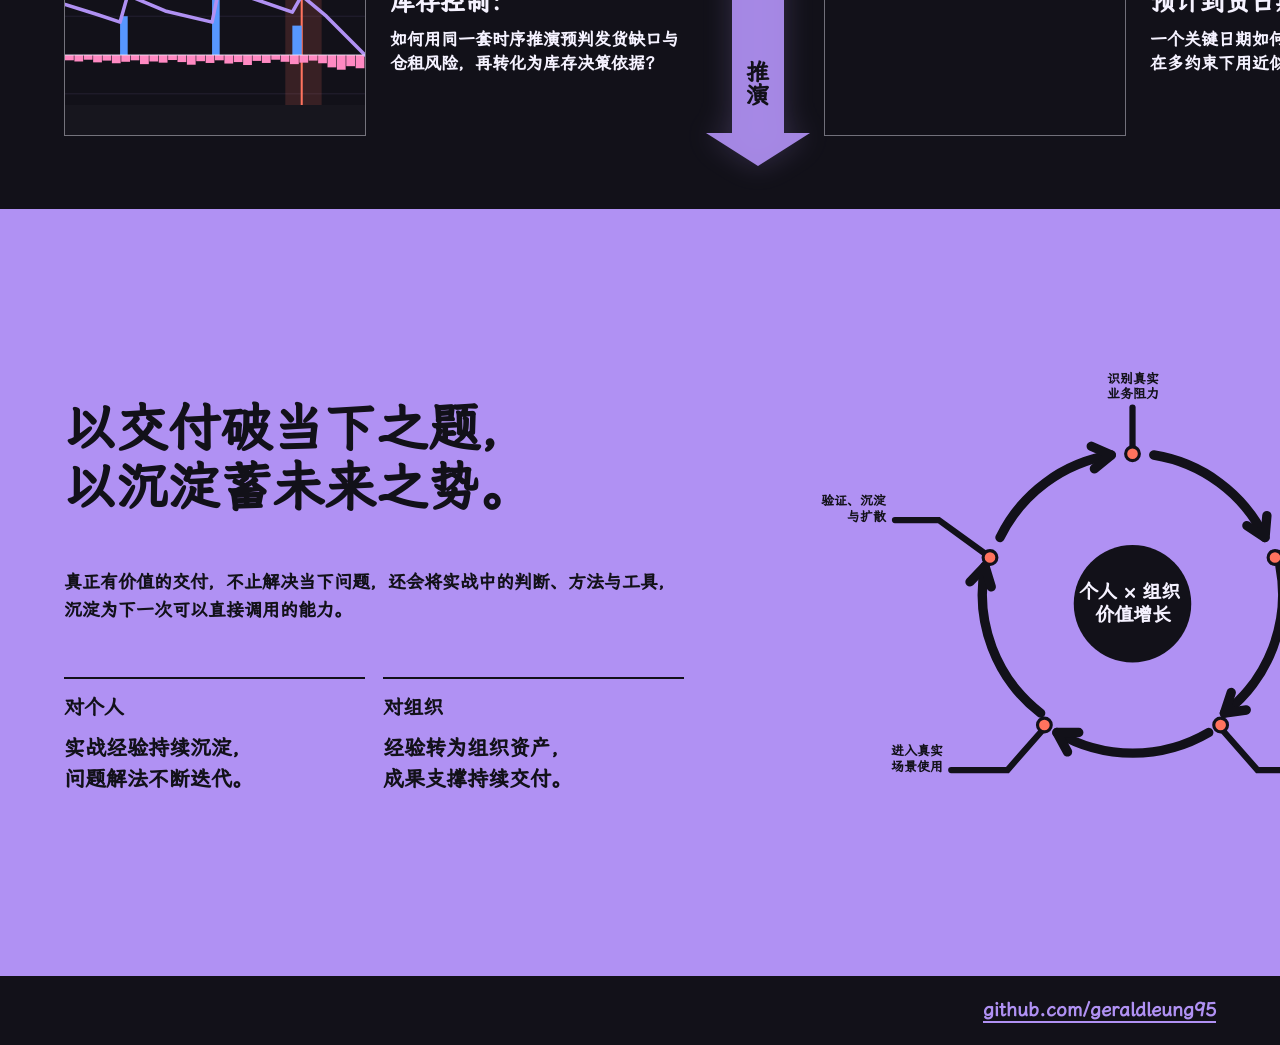
==== commit 7f223ec9: "Optimize site font loading" ====
--- a/index.html
+++ b/index.html
@@ -22,7 +22,9 @@
 
       @font-face {
         font-family: "LXGW WenKai";
-        src: url("assets/fonts/LXGWWenKai-Medium.ttf") format("truetype");
+        src:
+          url("assets/fonts/LXGWWenKai-Gerald-subset.woff2?v=20260806") format("woff2"),
+          url("assets/fonts/LXGWWenKai-Medium.ttf") format("truetype");
         font-weight: 400;
         font-style: normal;
         font-display: swap;
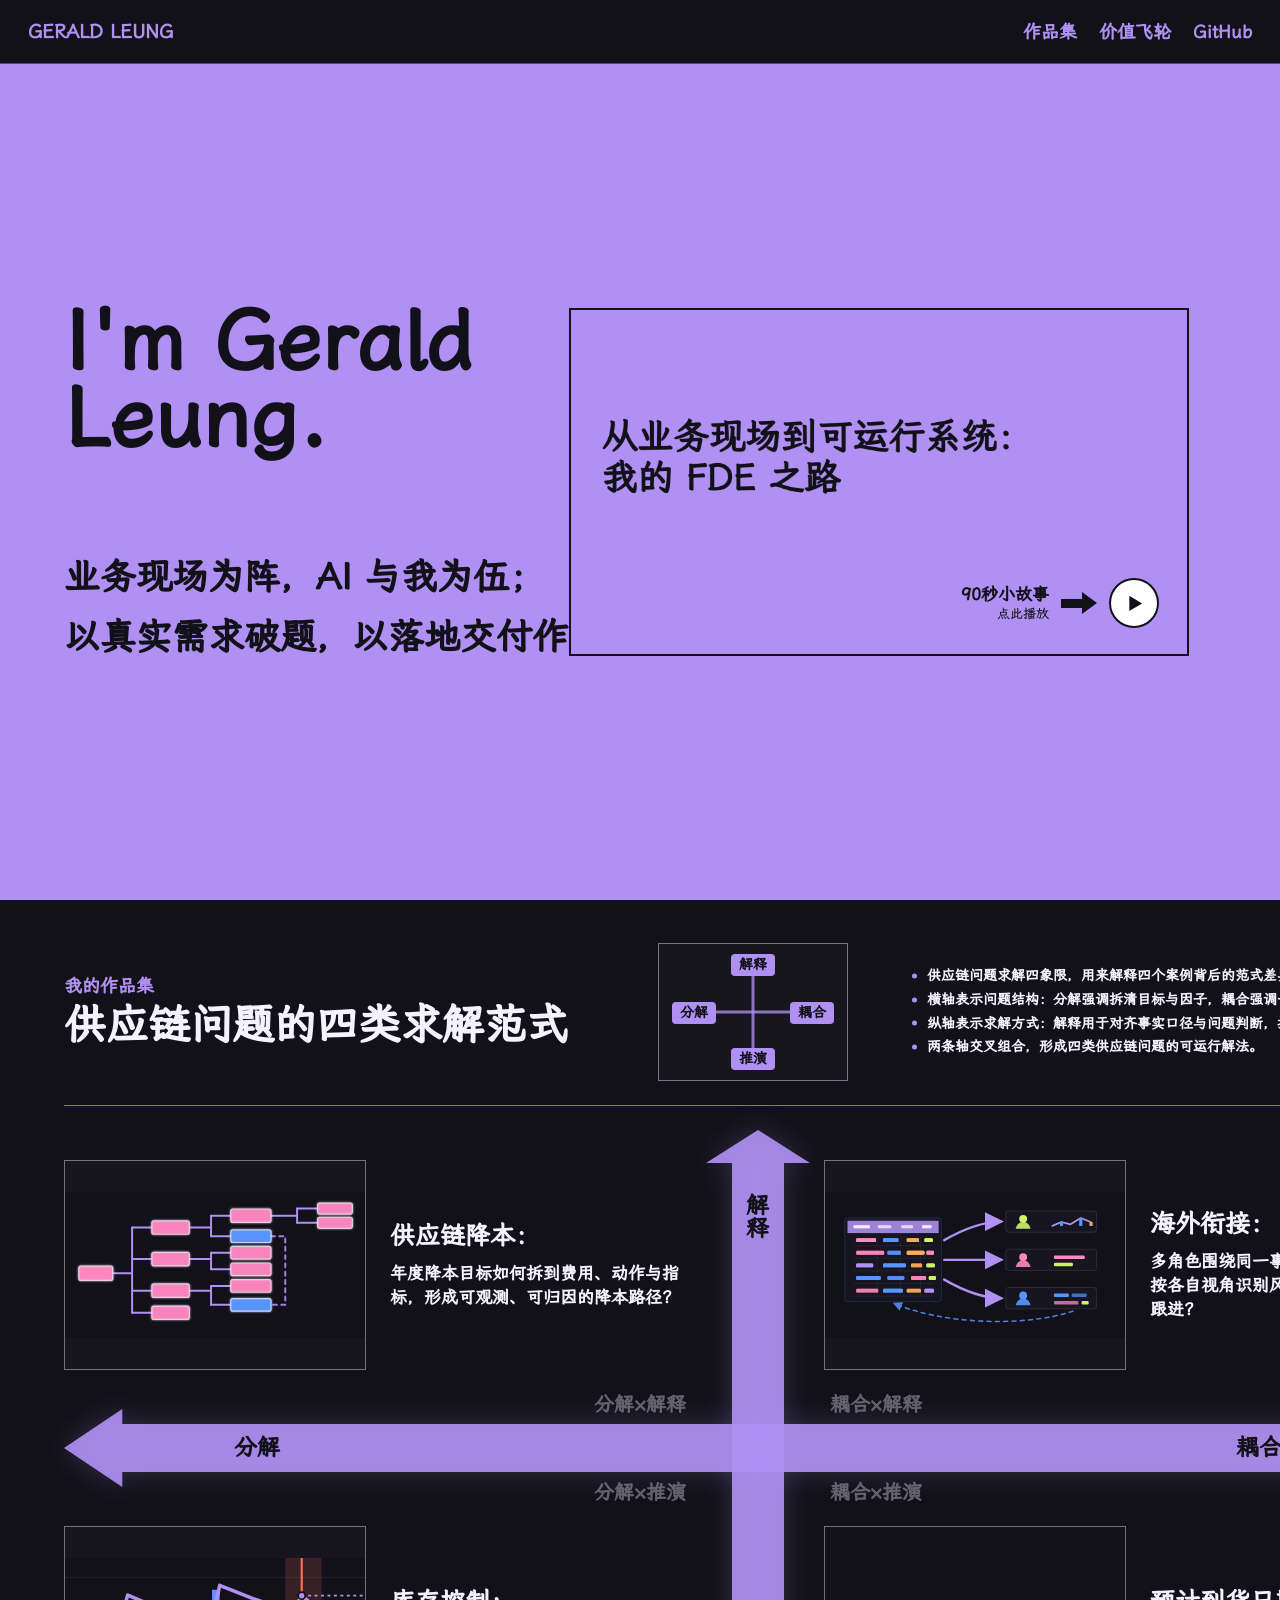
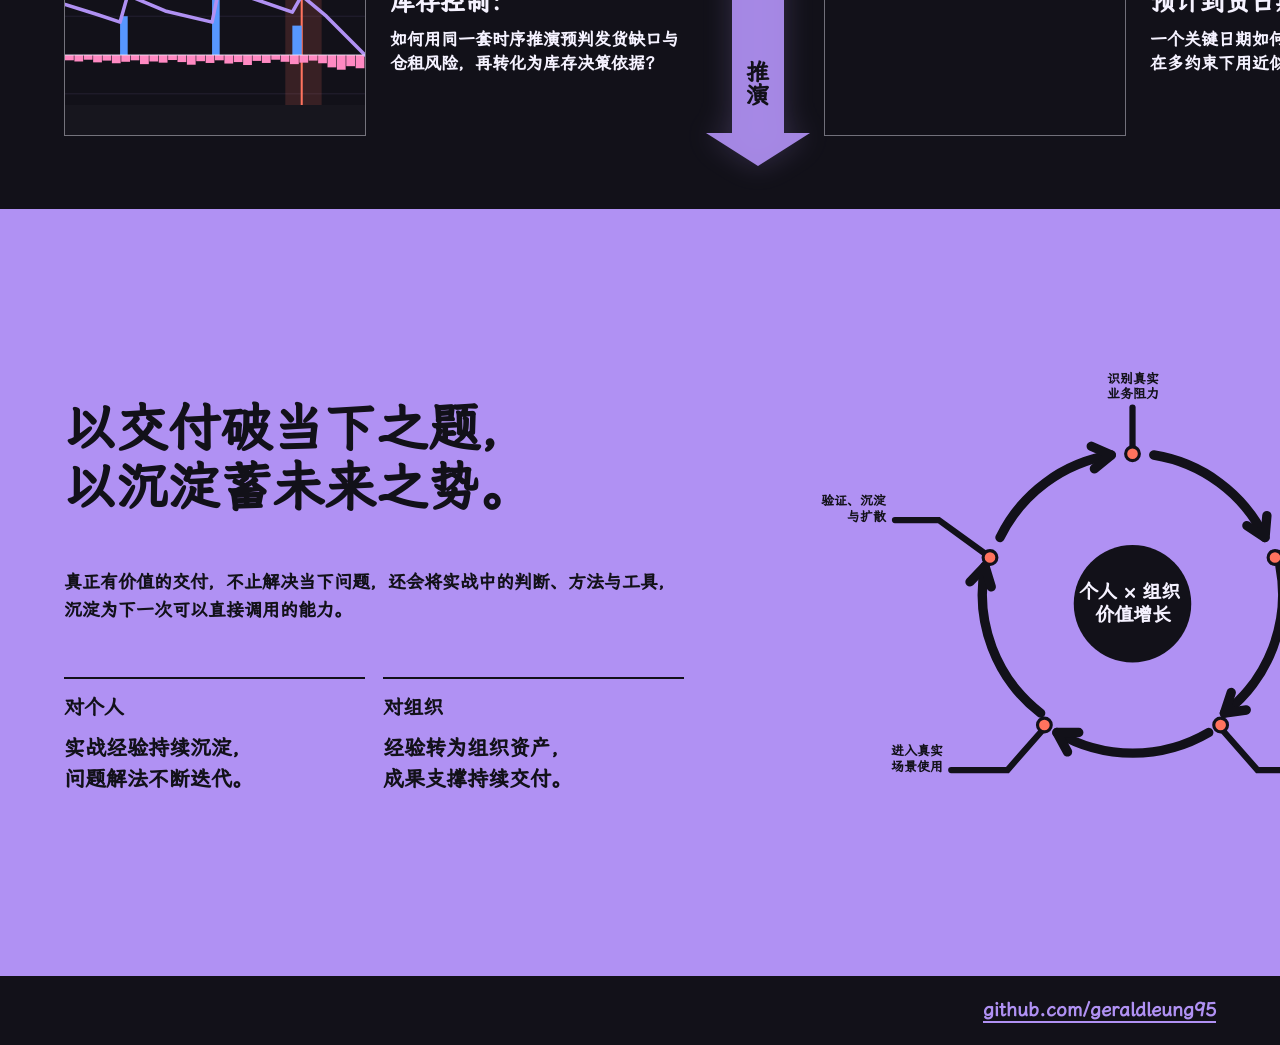
==== commit a44a6e67: "Add overseas handoff case demo" ====
--- a/index.html
+++ b/index.html
@@ -1370,7 +1370,9 @@
             </article>
 
             <article class="portfolio-card">
-              <div class="portfolio-figure empty" aria-hidden="true"></div>
+              <a class="portfolio-figure" href="demos/overseas-handoff/" target="_blank" rel="noreferrer">
+                <img src="assets/overseas-handoff-cover.svg?v=20260806" alt="海外衔接协作工作台抽象图" />
+              </a>
               <div class="portfolio-copy">
                 <h3>海外衔接：</h3>
                 <p>多角色围绕同一事实底表推进时，如何按各自视角识别风险、判断责任并协同跟进？</p>
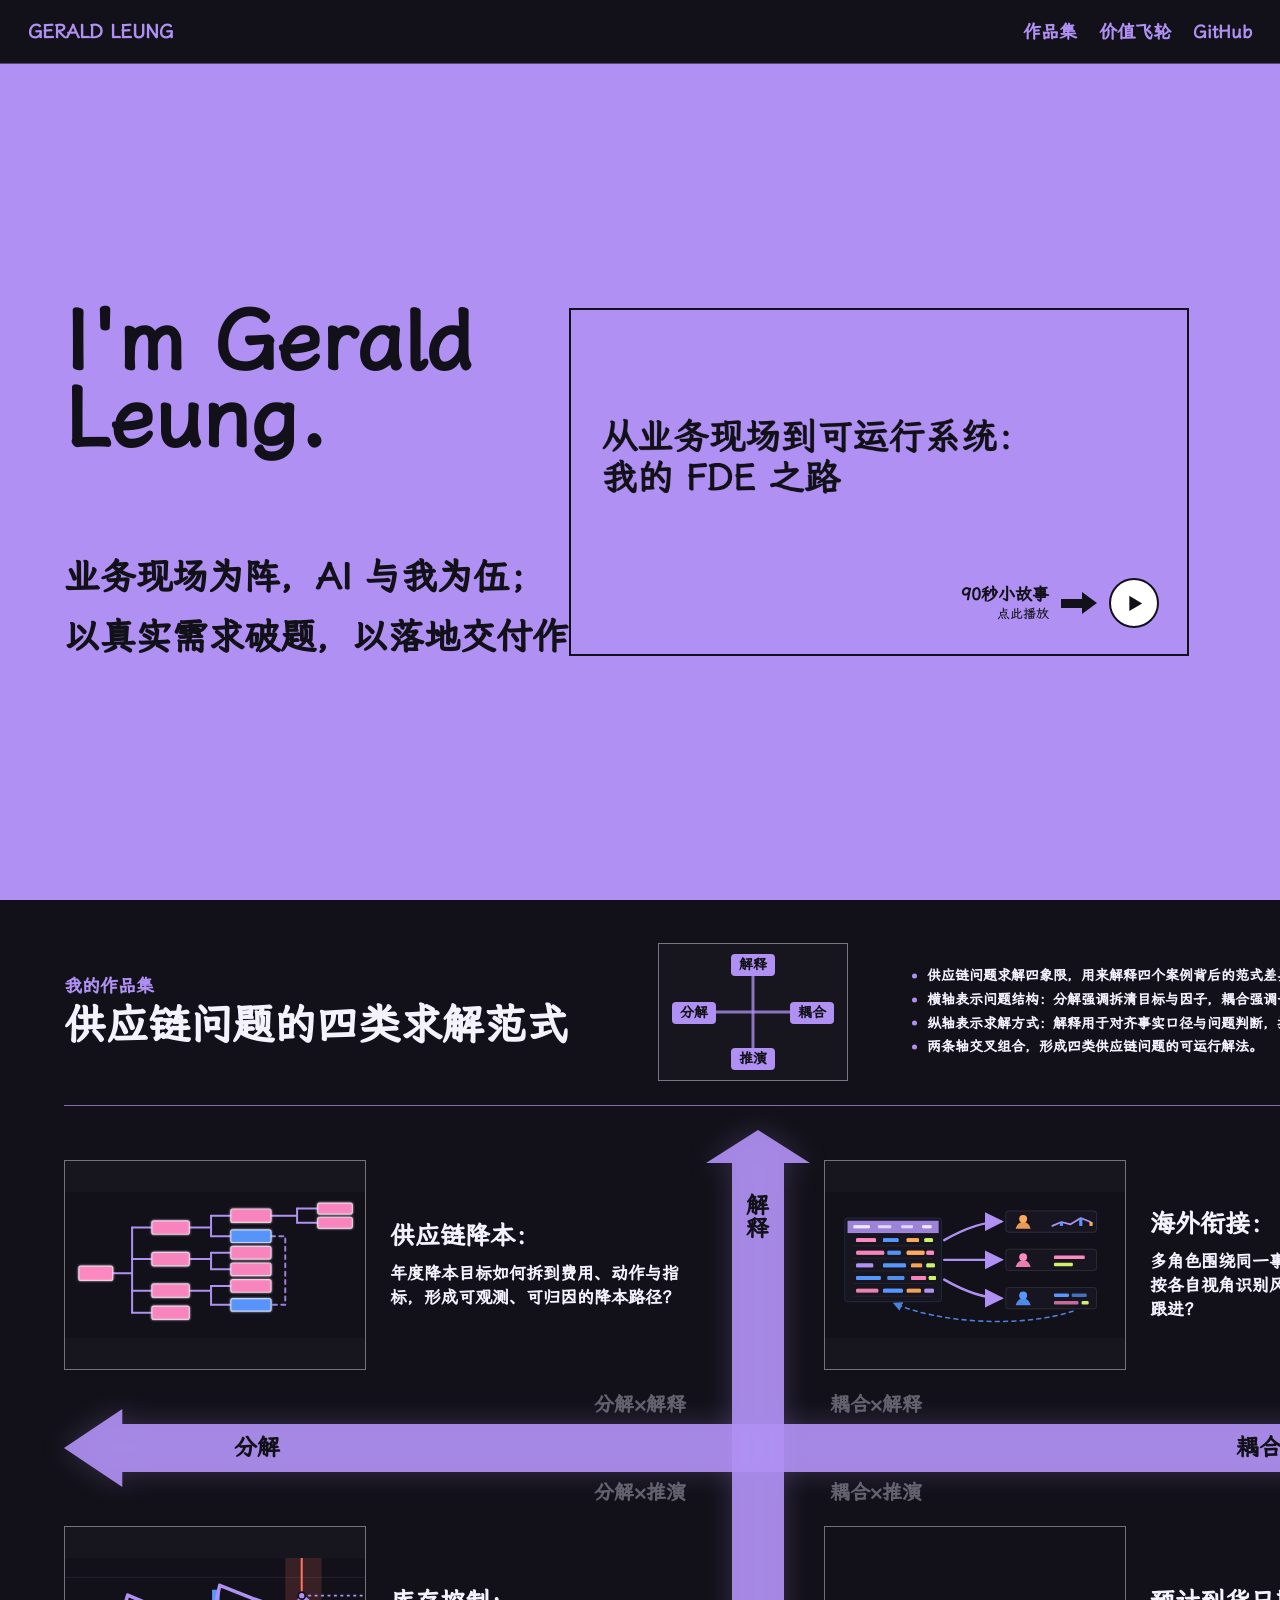
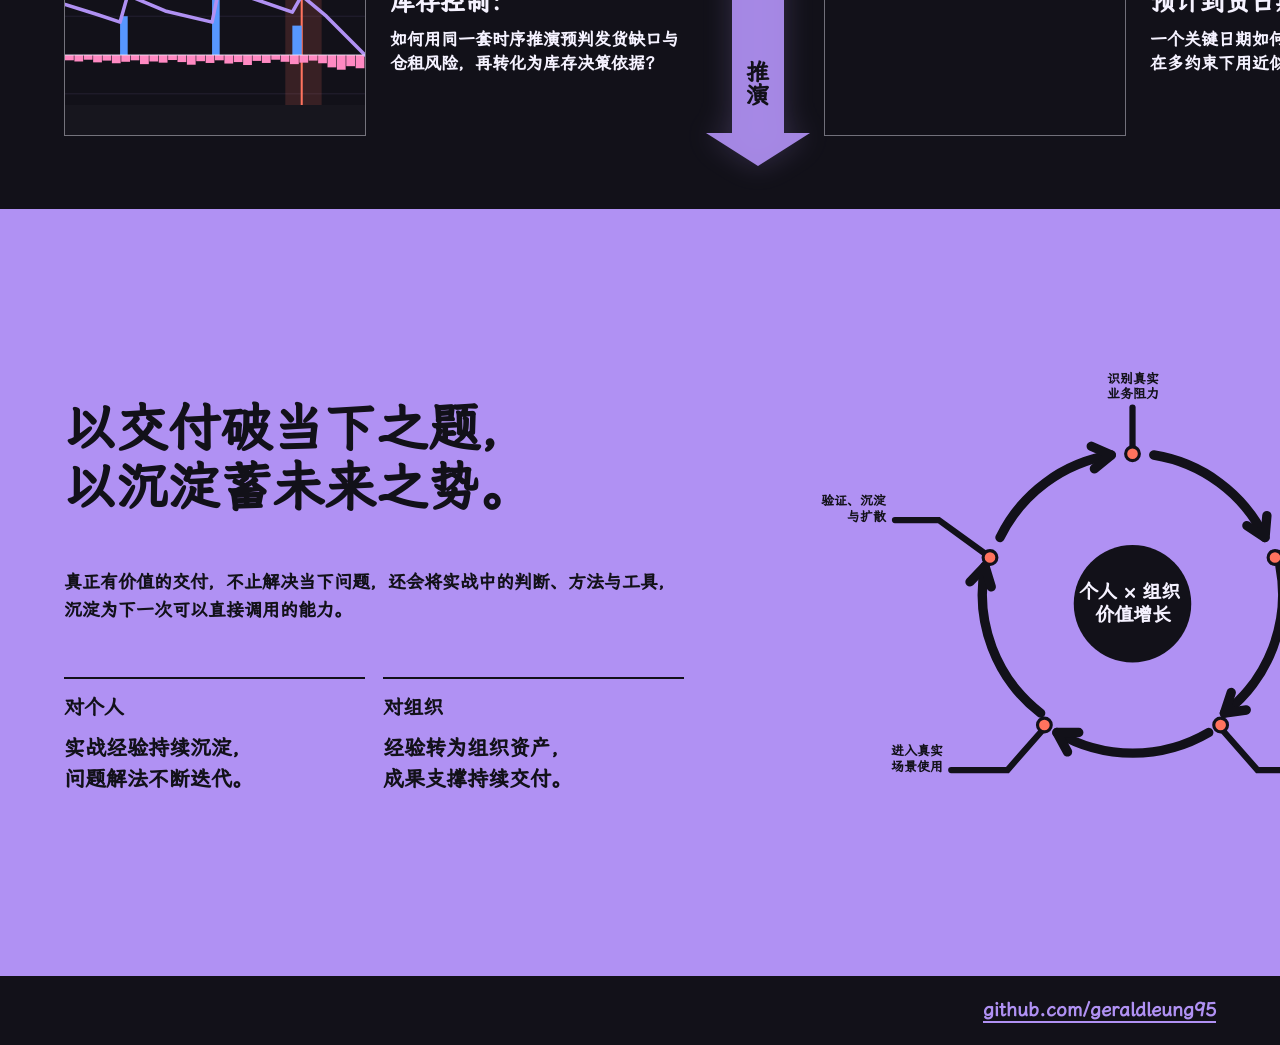
==== commit ffbb78f0: "Refine overseas handoff cover art" ====
--- a/index.html
+++ b/index.html
@@ -22,9 +22,7 @@
 
       @font-face {
         font-family: "LXGW WenKai";
-        src:
-          url("assets/fonts/LXGWWenKai-Gerald-subset.woff2?v=20260806") format("woff2"),
-          url("assets/fonts/LXGWWenKai-Medium.ttf") format("truetype");
+        src: url("assets/fonts/LXGWWenKai-Gerald-subset.woff2?v=20260806") format("woff2");
         font-weight: 400;
         font-style: normal;
         font-display: swap;
@@ -1371,7 +1369,7 @@
 
             <article class="portfolio-card">
               <a class="portfolio-figure" href="demos/overseas-handoff/" target="_blank" rel="noreferrer">
-                <img src="assets/overseas-handoff-cover.svg?v=20260806" alt="海外衔接协作工作台抽象图" />
+                <img src="assets/overseas-handoff-cover.svg?v=20260807" alt="海外衔接协作工作台抽象图" />
               </a>
               <div class="portfolio-copy">
                 <h3>海外衔接：</h3>
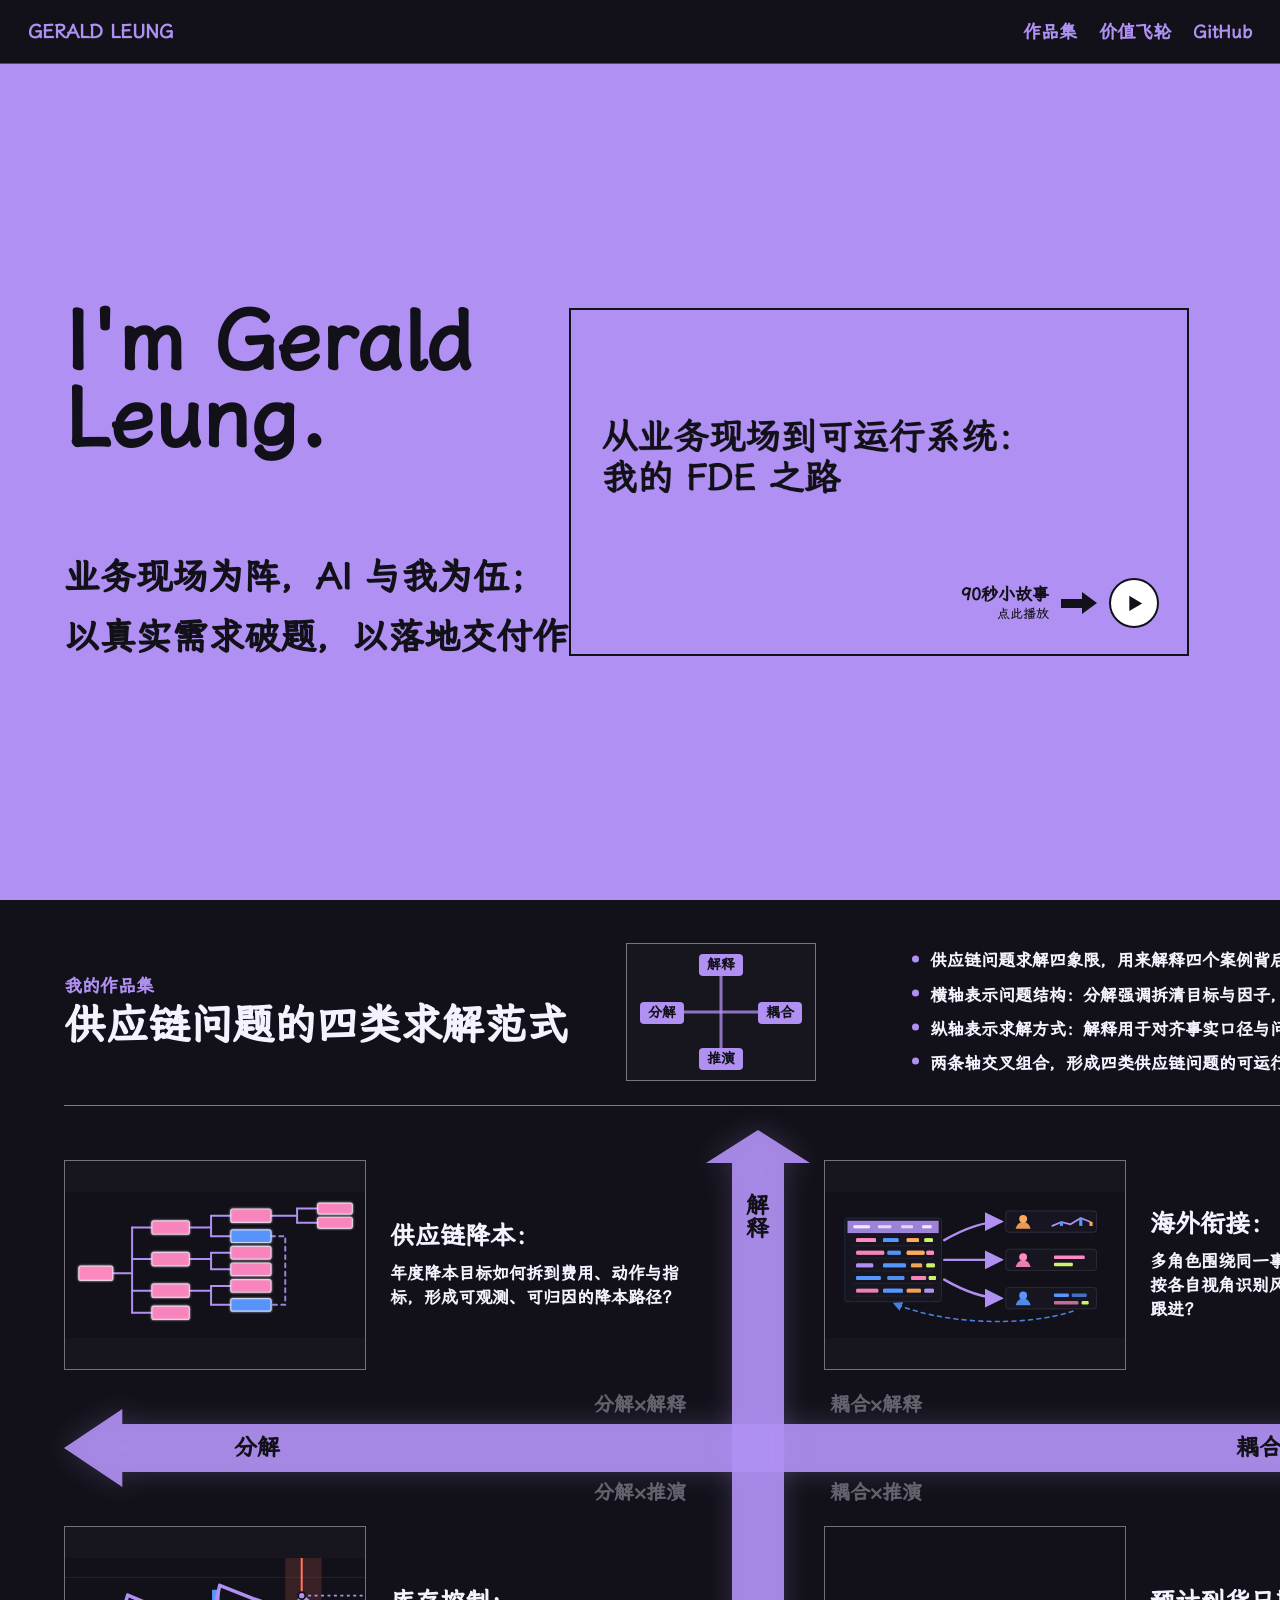
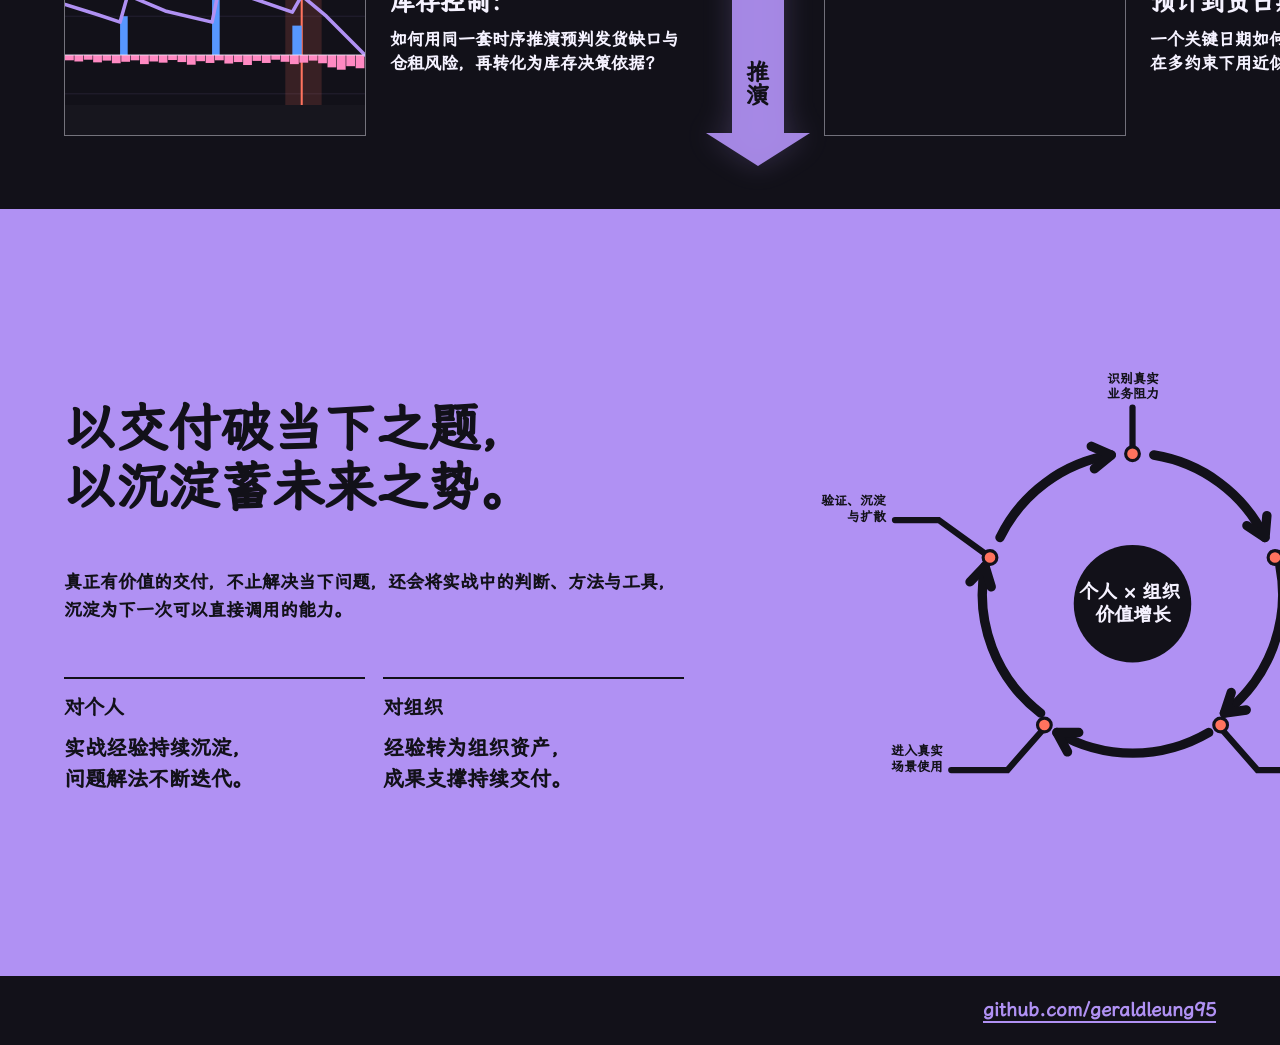
==== commit 8cbd57c9: "Restore homepage framework note scale" ====
--- a/index.html
+++ b/index.html
@@ -1215,6 +1215,7 @@
         .mini-matrix {
           width: 190px;
           height: 138px;
+          transform: translateX(-32px);
         }
 
         .mini-matrix::before {
@@ -1258,18 +1259,18 @@
         }
 
         .framework-notes {
-          gap: 5px;
-          font-size: 14px;
-          line-height: 1.34;
+          gap: 9px;
+          font-size: 17px;
+          line-height: 1.48;
         }
 
         .framework-notes li {
-          padding-left: 15px;
+          padding-left: 18px;
         }
 
         .framework-notes li::before {
-          width: 5px;
-          height: 5px;
+          width: 7px;
+          height: 7px;
         }
       }
     </style>
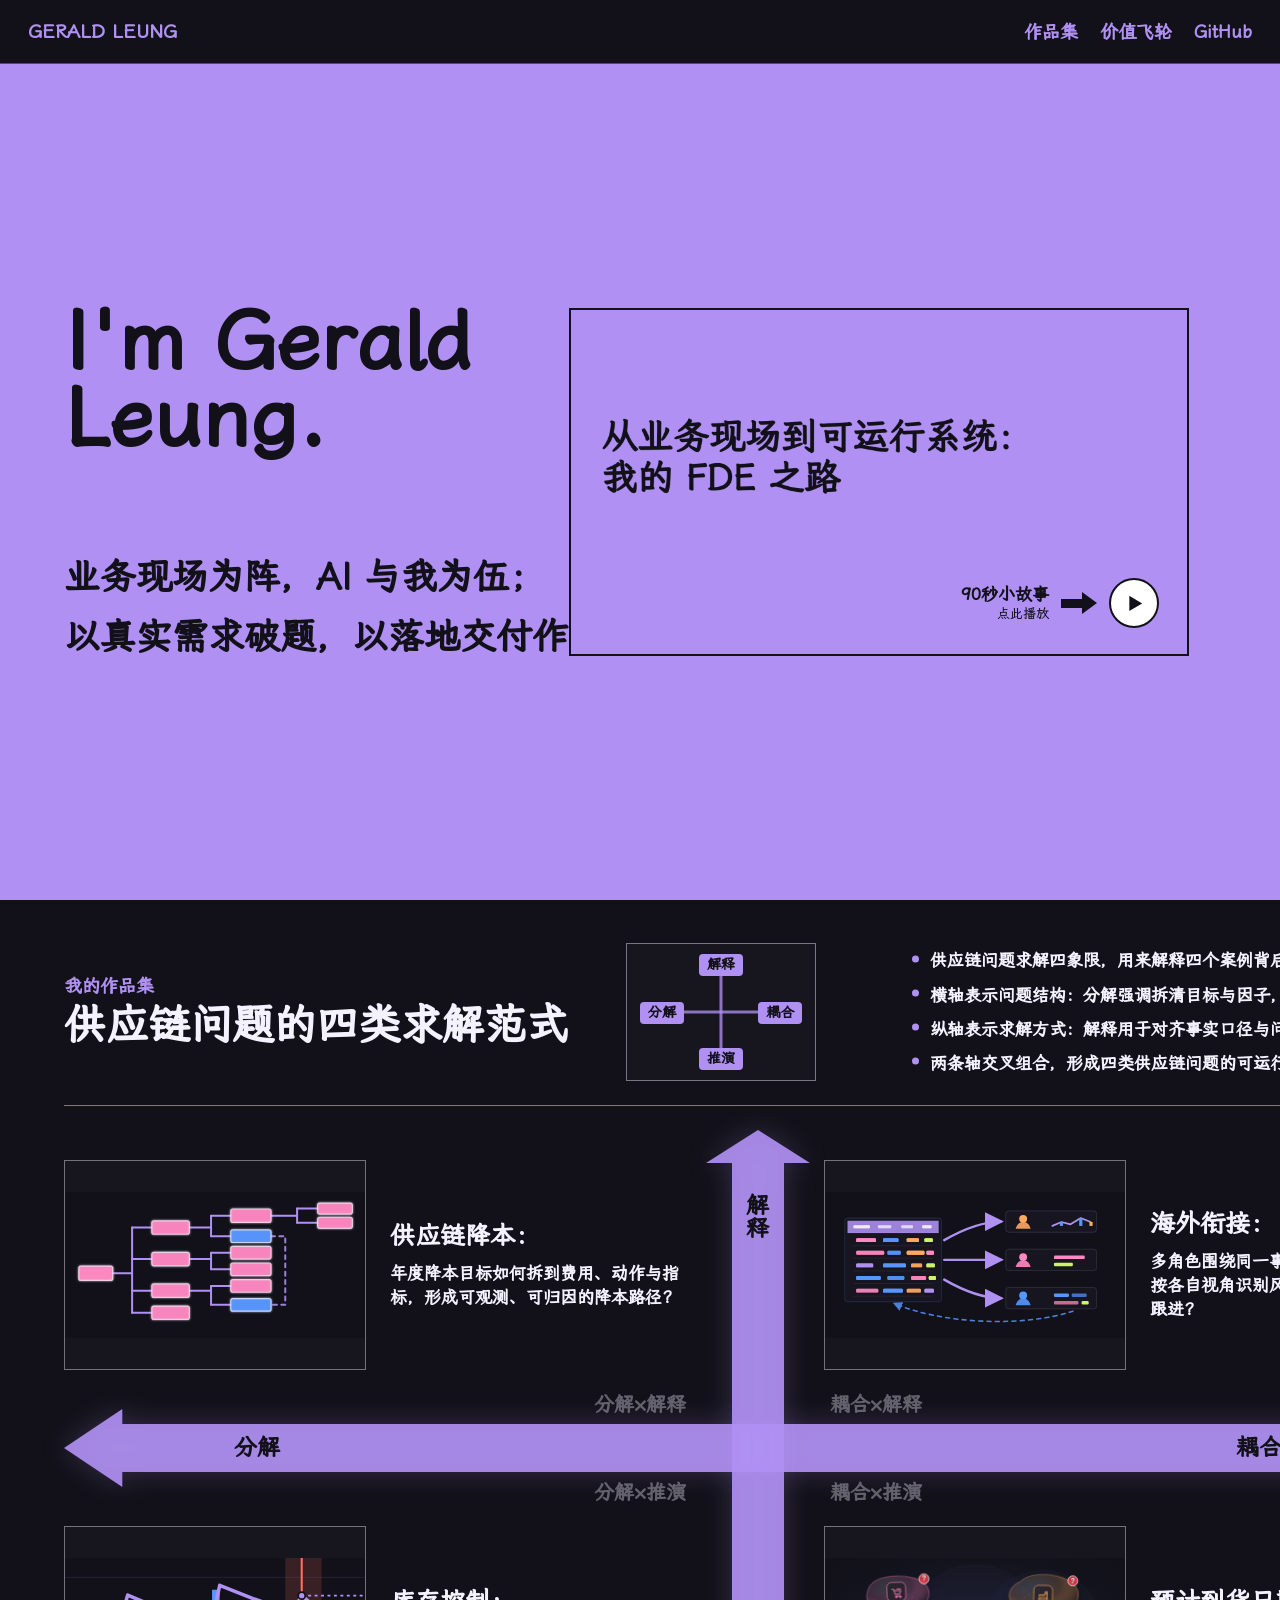
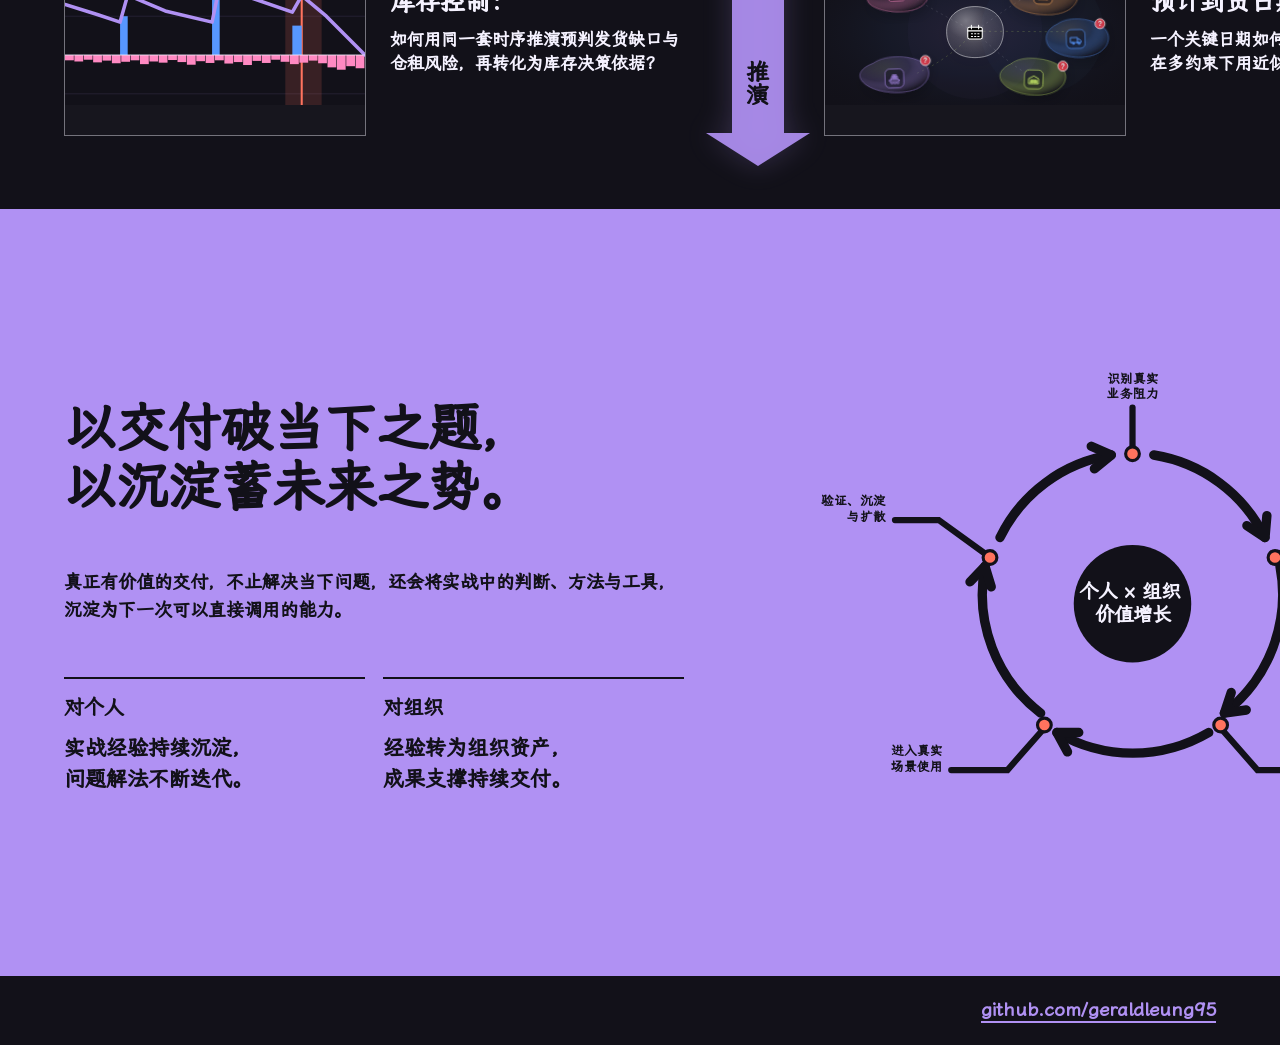
==== commit f2349647: "Add ETA optimization case study" ====
--- a/index.html
+++ b/index.html
@@ -22,7 +22,7 @@
 
       @font-face {
         font-family: "LXGW WenKai";
-        src: url("assets/fonts/LXGWWenKai-Gerald-subset.woff2?v=20260806") format("woff2");
+        src: url("assets/fonts/LXGWWenKai-Gerald-subset.woff2?v=20260807") format("woff2");
         font-weight: 400;
         font-style: normal;
         font-display: swap;
@@ -1389,7 +1389,9 @@
             </article>
 
             <article class="portfolio-card">
-              <div class="portfolio-figure empty" aria-hidden="true"></div>
+              <a class="portfolio-figure" href="demos/eta-optimization/index.html" target="_blank" rel="noreferrer">
+                <img src="assets/eta-arrival-date-cover.svg?v=20260807" alt="预计到货日期优化抽象图" />
+              </a>
               <div class="portfolio-copy">
                 <h3>预计到货日期：</h3>
                 <p>一个关键日期如何牵动成本与履约，并在多约束下用近似优化逼近更优解？</p>
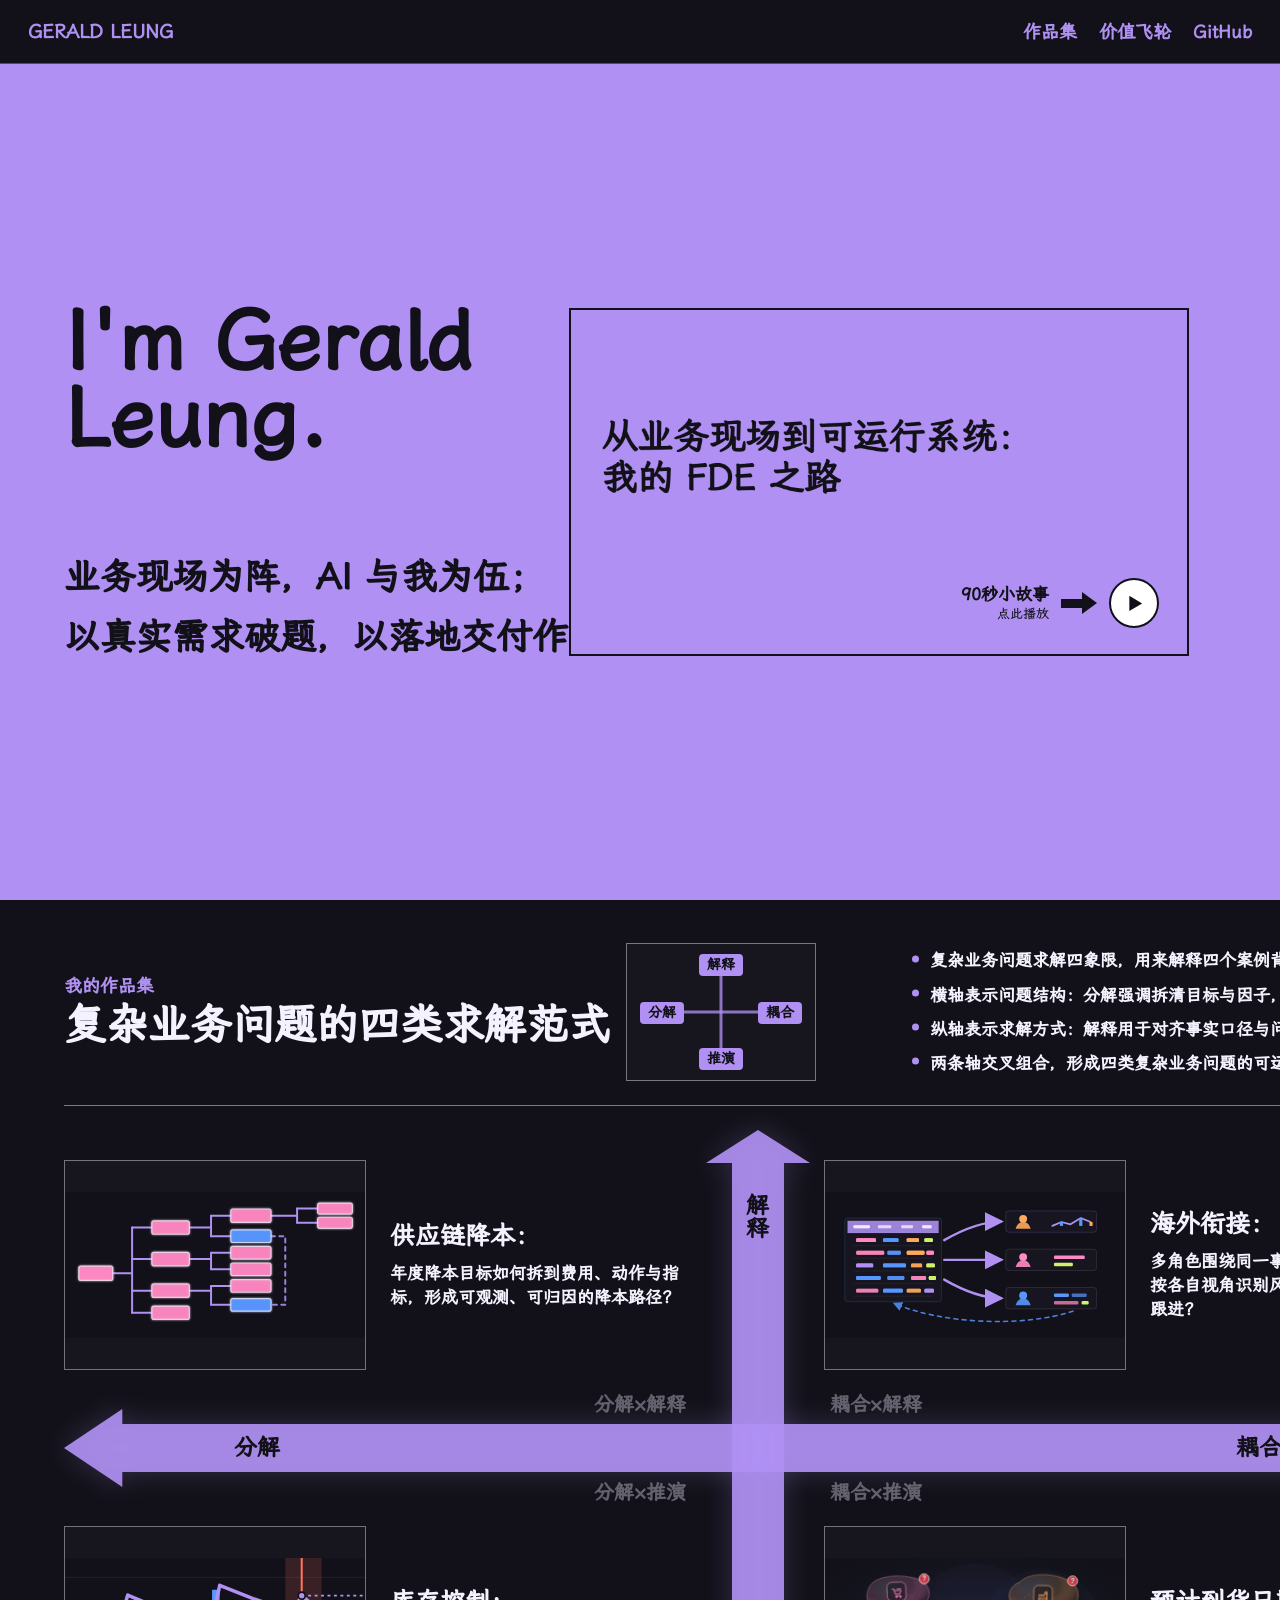
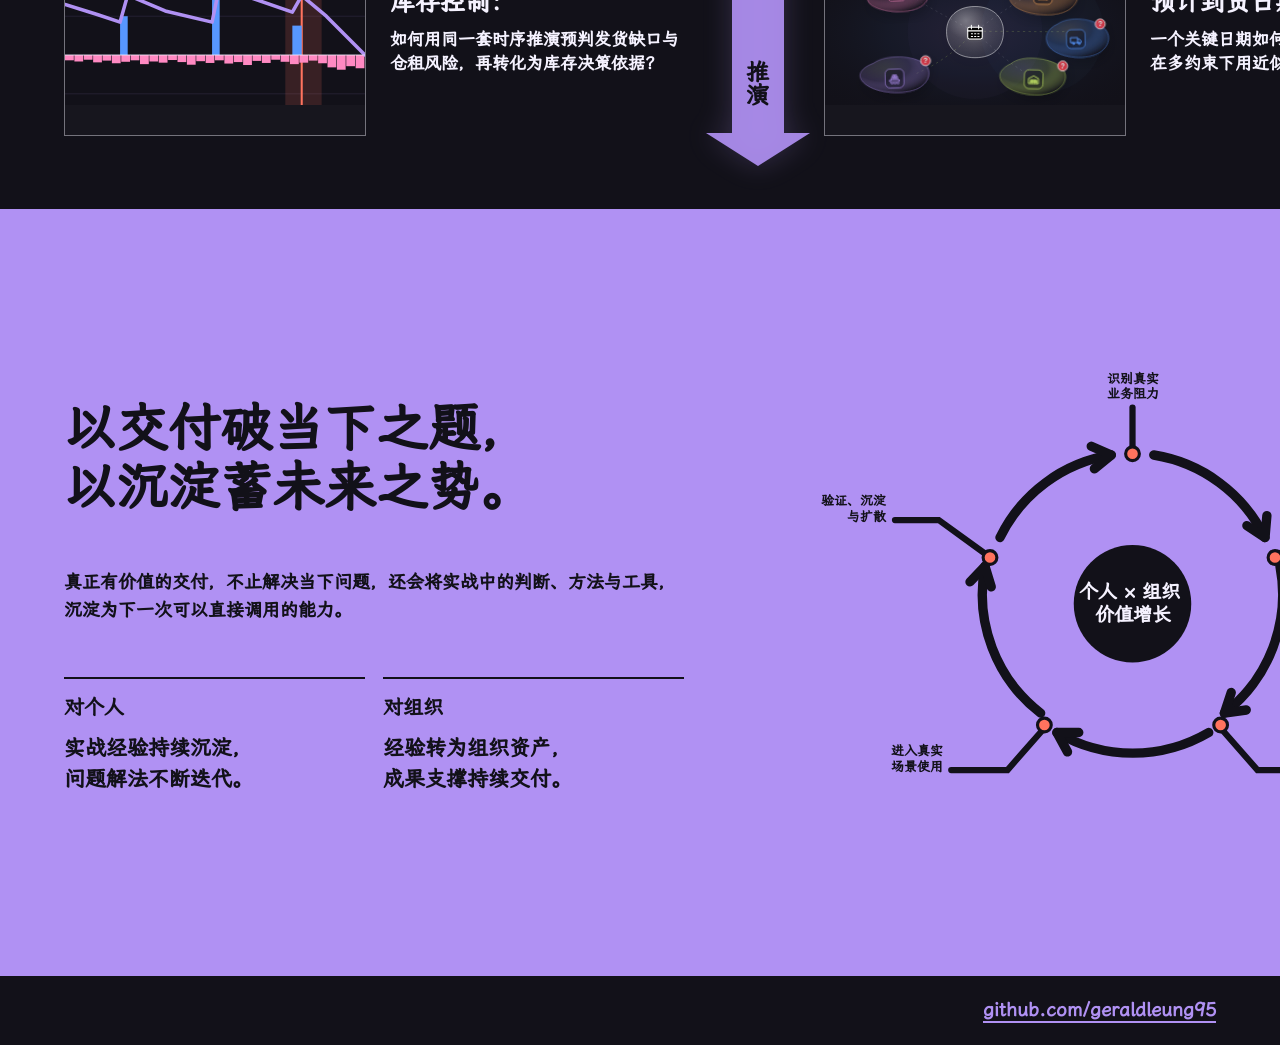
==== commit d31ac9a5: "Generalize portfolio framework copy" ====
--- a/index.html
+++ b/index.html
@@ -22,7 +22,7 @@
 
       @font-face {
         font-family: "LXGW WenKai";
-        src: url("assets/fonts/LXGWWenKai-Gerald-subset.woff2?v=20260807") format("woff2");
+        src: url("assets/fonts/LXGWWenKai-Gerald-subset.woff2?v=20260807-2") format("woff2");
         font-weight: 400;
         font-style: normal;
         font-display: swap;
@@ -1316,9 +1316,9 @@
         <div class="work-intro">
           <div class="section-heading">
             <span class="kicker">我的作品集</span>
-            <h2 id="work-title">供应链问题的四类求解范式</h2>
+            <h2 id="work-title">复杂业务问题的四类求解范式</h2>
           </div>
-          <div class="framework-panel" aria-label="供应链问题求解四象限模型">
+          <div class="framework-panel" aria-label="复杂业务问题求解四象限模型">
             <div class="mini-matrix" aria-hidden="true">
               <span class="axis-chip left">分解</span>
               <span class="axis-chip right">耦合</span>
@@ -1326,10 +1326,10 @@
               <span class="axis-chip bottom">推演</span>
             </div>
             <ul class="framework-notes">
-              <li>供应链问题求解四象限，用来解释四个案例背后的范式差异。</li>
+              <li>复杂业务问题求解四象限，用来解释四个案例背后的范式差异。</li>
               <li>横轴表示问题结构：分解强调拆清目标与因子，耦合强调一个变量牵动多方结果。</li>
               <li>纵轴表示求解方式：解释用于对齐事实口径与问题判断，推演用于预判未来并辅助决策。</li>
-              <li>两条轴交叉组合，形成四类供应链问题的可运行解法。</li>
+              <li>两条轴交叉组合，形成四类复杂业务问题的可运行解法。</li>
             </ul>
           </div>
         </div>
